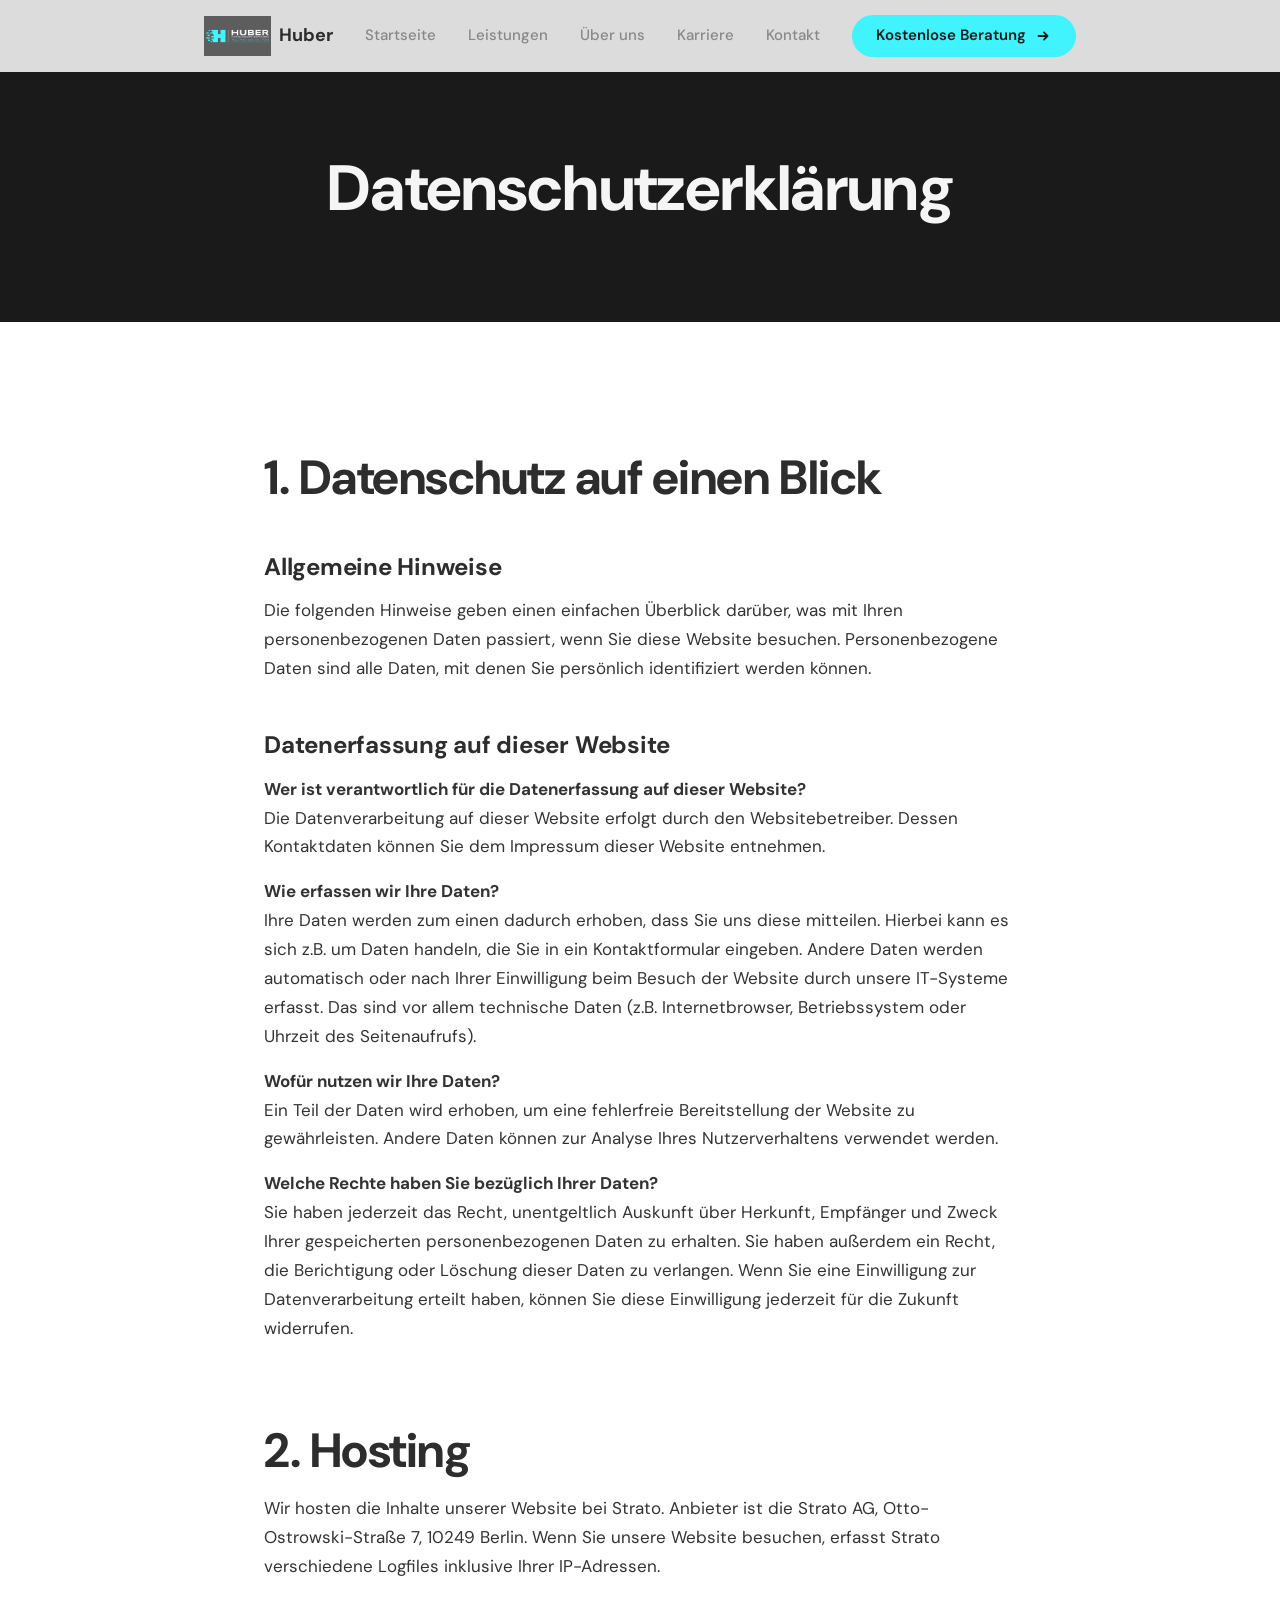
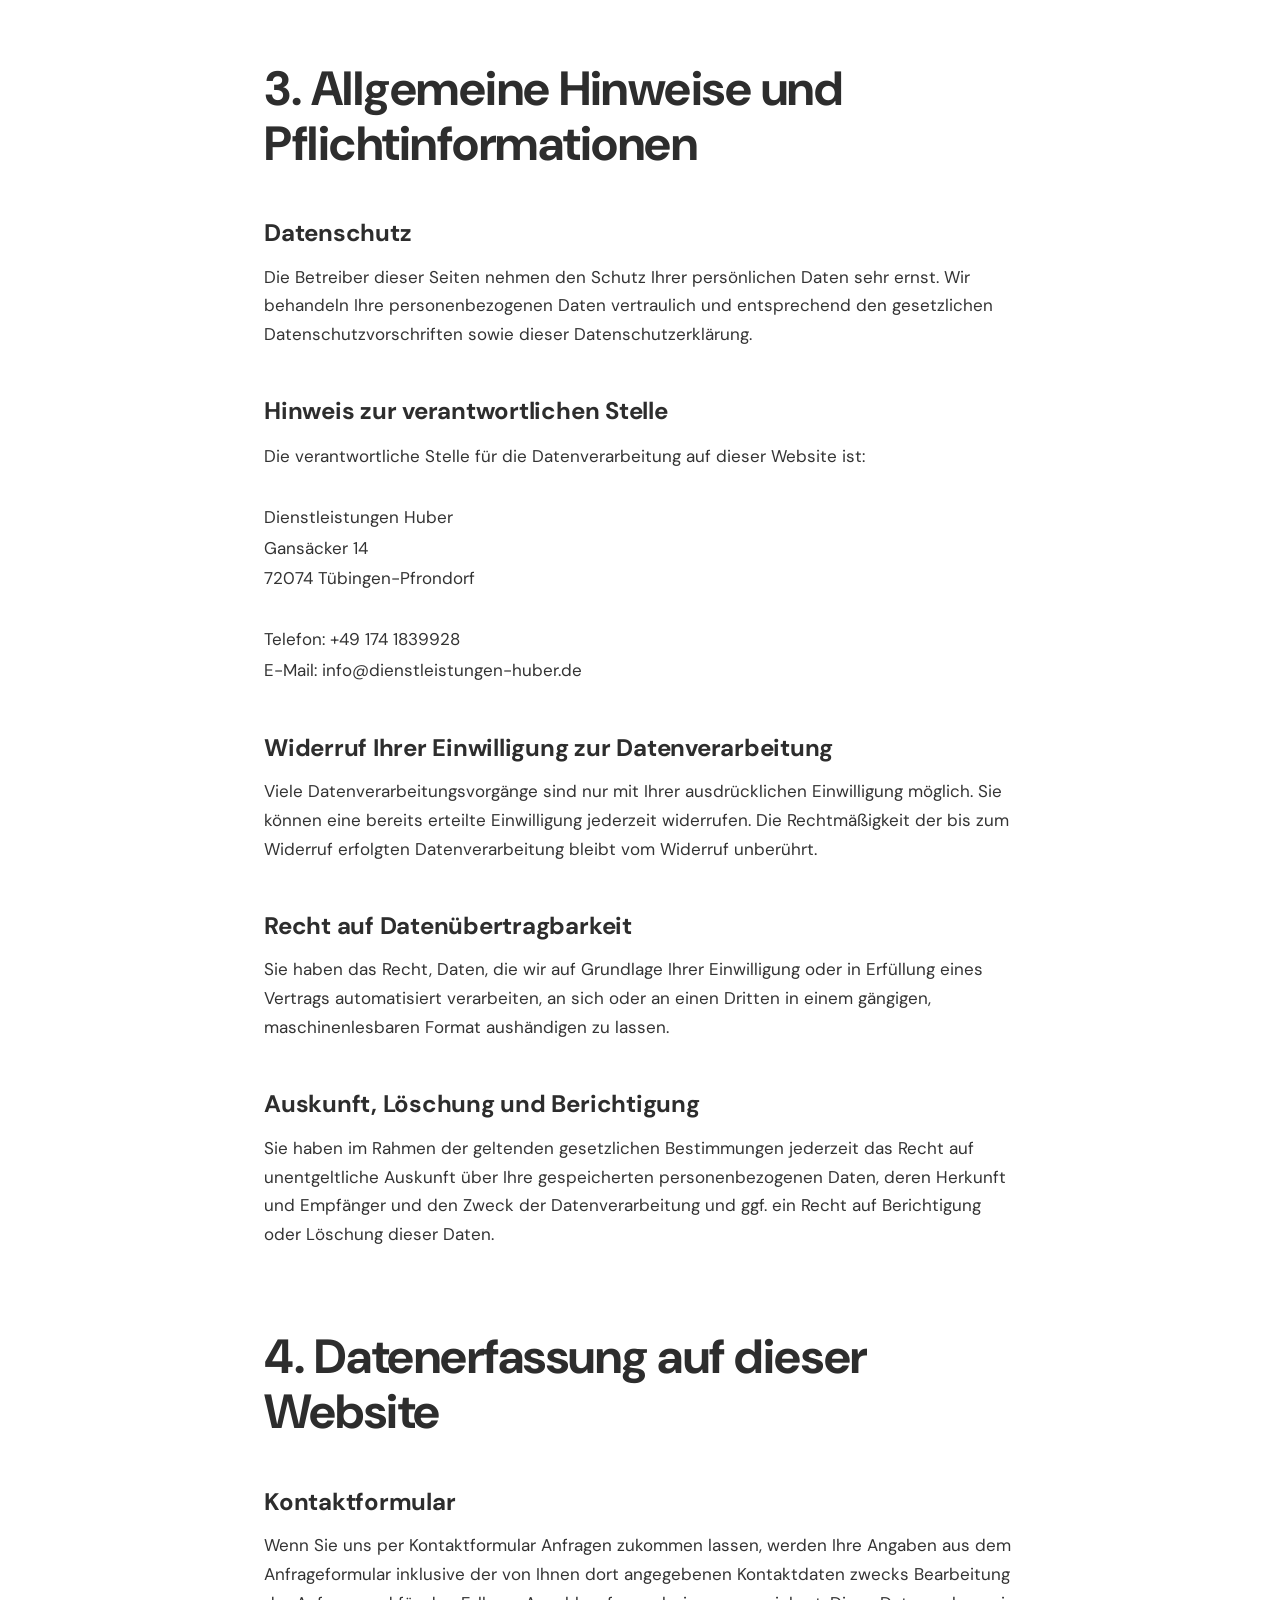
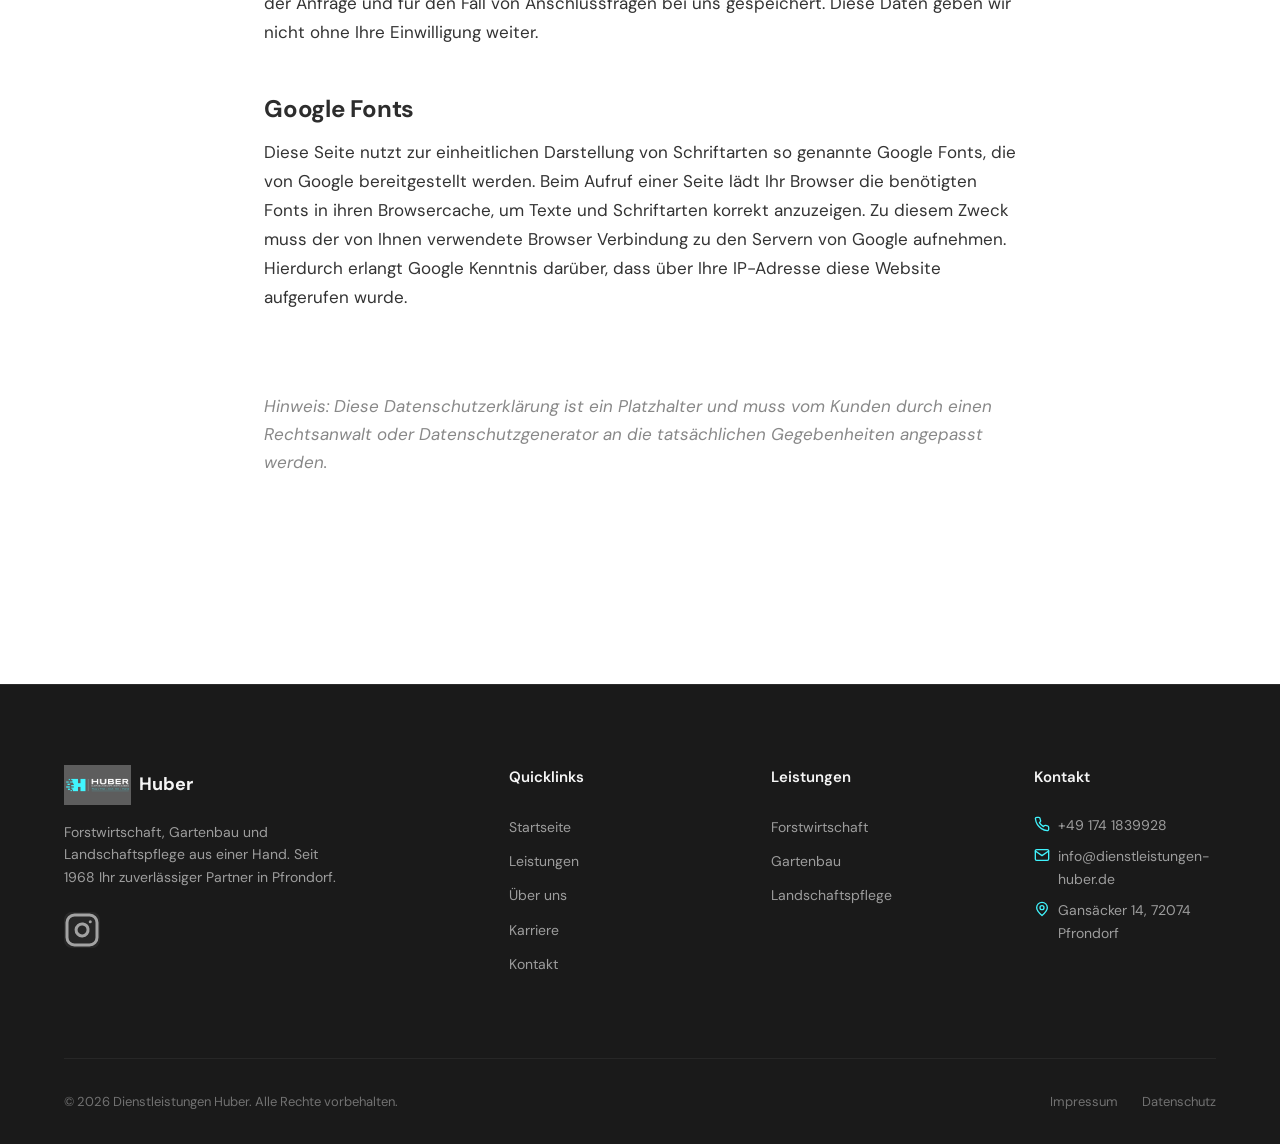
==== datenschutz.html @ 0c1611a6 "feat: complete Dienstleistungen Huber website Full website for forestry, gardening & landscaping com" ====
<!DOCTYPE html>
<html lang="de">
<head>
  <meta charset="UTF-8">
  <meta name="viewport" content="width=device-width, initial-scale=1.0">
  <title>Datenschutzerklärung – Dienstleistungen Huber</title>
  <meta name="description" content="Datenschutzerklärung der Dienstleistungen Huber – Informationen zum Datenschutz.">
  <meta name="robots" content="noindex">
  <link rel="preconnect" href="https://fonts.googleapis.com">
  <link rel="preconnect" href="https://fonts.gstatic.com" crossorigin>
  <link href="https://fonts.googleapis.com/css2?family=DM+Sans:ital,opsz,wght@0,9..40,400;0,9..40,500;0,9..40,600;0,9..40,700;1,9..40,400&family=Instrument+Serif:ital@0;1&display=swap" rel="stylesheet">
  <link rel="stylesheet" href="css/style.css">
</head>
<body>

  <!-- NAVIGATION -->
  <nav class="nav" id="nav">
    <div class="container nav__inner">
      <a href="index.html" class="nav__logo">
        <img src="images/logo.png" alt="Dienstleistungen Huber Logo">
        <span>Huber</span>
      </a>
      <ul class="nav__links" id="navLinks">
        <li><a href="index.html">Startseite</a></li>
        <li><a href="leistungen.html">Leistungen</a></li>
        <li><a href="ueber-uns.html">Über uns</a></li>
        <li><a href="karriere.html">Karriere</a></li>
        <li><a href="kontakt.html">Kontakt</a></li>
      </ul>
      <a href="kontakt.html" class="btn btn--primary nav__cta">
        Kostenlose Beratung
        <svg class="arrow-icon" viewBox="0 0 20 20" fill="none" stroke="currentColor" stroke-width="2" stroke-linecap="round" stroke-linejoin="round"><path d="M5 10h10M11 6l4 4-4 4"/></svg>
      </a>
      <button class="nav__hamburger" id="hamburger" aria-label="Menü öffnen">
        <span></span><span></span><span></span>
      </button>
    </div>
  </nav>

  <!-- PAGE HEADER -->
  <section class="page-header">
    <div class="container">
      <h1>Datenschutzerklärung</h1>
    </div>
  </section>

  <!-- CONTENT -->
  <section class="about-section">
    <div class="container container--narrow">

      <h2>1. Datenschutz auf einen Blick</h2>

      <h3 style="margin-top: var(--space-xl);">Allgemeine Hinweise</h3>
      <p style="margin-top: var(--space-sm); line-height: 1.7;">
        Die folgenden Hinweise geben einen einfachen Überblick darüber, was mit Ihren personenbezogenen Daten passiert, wenn Sie diese Website besuchen. Personenbezogene Daten sind alle Daten, mit denen Sie persönlich identifiziert werden können.
      </p>

      <h3 style="margin-top: var(--space-xl);">Datenerfassung auf dieser Website</h3>
      <p style="margin-top: var(--space-sm); line-height: 1.7;">
        <strong>Wer ist verantwortlich für die Datenerfassung auf dieser Website?</strong><br>
        Die Datenverarbeitung auf dieser Website erfolgt durch den Websitebetreiber. Dessen Kontaktdaten können Sie dem Impressum dieser Website entnehmen.
      </p>
      <p style="margin-top: var(--space-sm); line-height: 1.7;">
        <strong>Wie erfassen wir Ihre Daten?</strong><br>
        Ihre Daten werden zum einen dadurch erhoben, dass Sie uns diese mitteilen. Hierbei kann es sich z.B. um Daten handeln, die Sie in ein Kontaktformular eingeben. Andere Daten werden automatisch oder nach Ihrer Einwilligung beim Besuch der Website durch unsere IT-Systeme erfasst. Das sind vor allem technische Daten (z.B. Internetbrowser, Betriebssystem oder Uhrzeit des Seitenaufrufs).
      </p>
      <p style="margin-top: var(--space-sm); line-height: 1.7;">
        <strong>Wofür nutzen wir Ihre Daten?</strong><br>
        Ein Teil der Daten wird erhoben, um eine fehlerfreie Bereitstellung der Website zu gewährleisten. Andere Daten können zur Analyse Ihres Nutzerverhaltens verwendet werden.
      </p>
      <p style="margin-top: var(--space-sm); line-height: 1.7;">
        <strong>Welche Rechte haben Sie bezüglich Ihrer Daten?</strong><br>
        Sie haben jederzeit das Recht, unentgeltlich Auskunft über Herkunft, Empfänger und Zweck Ihrer gespeicherten personenbezogenen Daten zu erhalten. Sie haben außerdem ein Recht, die Berichtigung oder Löschung dieser Daten zu verlangen. Wenn Sie eine Einwilligung zur Datenverarbeitung erteilt haben, können Sie diese Einwilligung jederzeit für die Zukunft widerrufen.
      </p>

      <h2 style="margin-top: var(--space-2xl);">2. Hosting</h2>
      <p style="margin-top: var(--space-sm); line-height: 1.7;">
        Wir hosten die Inhalte unserer Website bei Strato. Anbieter ist die Strato AG, Otto-Ostrowski-Straße 7, 10249 Berlin. Wenn Sie unsere Website besuchen, erfasst Strato verschiedene Logfiles inklusive Ihrer IP-Adressen.
      </p>

      <h2 style="margin-top: var(--space-2xl);">3. Allgemeine Hinweise und Pflichtinformationen</h2>

      <h3 style="margin-top: var(--space-xl);">Datenschutz</h3>
      <p style="margin-top: var(--space-sm); line-height: 1.7;">
        Die Betreiber dieser Seiten nehmen den Schutz Ihrer persönlichen Daten sehr ernst. Wir behandeln Ihre personenbezogenen Daten vertraulich und entsprechend den gesetzlichen Datenschutzvorschriften sowie dieser Datenschutzerklärung.
      </p>

      <h3 style="margin-top: var(--space-xl);">Hinweis zur verantwortlichen Stelle</h3>
      <p style="margin-top: var(--space-sm); line-height: 1.8;">
        Die verantwortliche Stelle für die Datenverarbeitung auf dieser Website ist:<br><br>
        Dienstleistungen Huber<br>
        Gansäcker 14<br>
        72074 Tübingen-Pfrondorf<br><br>
        Telefon: +49 174 1839928<br>
        E-Mail: info@dienstleistungen-huber.de
      </p>

      <h3 style="margin-top: var(--space-xl);">Widerruf Ihrer Einwilligung zur Datenverarbeitung</h3>
      <p style="margin-top: var(--space-sm); line-height: 1.7;">
        Viele Datenverarbeitungsvorgänge sind nur mit Ihrer ausdrücklichen Einwilligung möglich. Sie können eine bereits erteilte Einwilligung jederzeit widerrufen. Die Rechtmäßigkeit der bis zum Widerruf erfolgten Datenverarbeitung bleibt vom Widerruf unberührt.
      </p>

      <h3 style="margin-top: var(--space-xl);">Recht auf Datenübertragbarkeit</h3>
      <p style="margin-top: var(--space-sm); line-height: 1.7;">
        Sie haben das Recht, Daten, die wir auf Grundlage Ihrer Einwilligung oder in Erfüllung eines Vertrags automatisiert verarbeiten, an sich oder an einen Dritten in einem gängigen, maschinenlesbaren Format aushändigen zu lassen.
      </p>

      <h3 style="margin-top: var(--space-xl);">Auskunft, Löschung und Berichtigung</h3>
      <p style="margin-top: var(--space-sm); line-height: 1.7;">
        Sie haben im Rahmen der geltenden gesetzlichen Bestimmungen jederzeit das Recht auf unentgeltliche Auskunft über Ihre gespeicherten personenbezogenen Daten, deren Herkunft und Empfänger und den Zweck der Datenverarbeitung und ggf. ein Recht auf Berichtigung oder Löschung dieser Daten.
      </p>

      <h2 style="margin-top: var(--space-2xl);">4. Datenerfassung auf dieser Website</h2>

      <h3 style="margin-top: var(--space-xl);">Kontaktformular</h3>
      <p style="margin-top: var(--space-sm); line-height: 1.7;">
        Wenn Sie uns per Kontaktformular Anfragen zukommen lassen, werden Ihre Angaben aus dem Anfrageformular inklusive der von Ihnen dort angegebenen Kontaktdaten zwecks Bearbeitung der Anfrage und für den Fall von Anschlussfragen bei uns gespeichert. Diese Daten geben wir nicht ohne Ihre Einwilligung weiter.
      </p>

      <h3 style="margin-top: var(--space-xl);">Google Fonts</h3>
      <p style="margin-top: var(--space-sm); line-height: 1.7; margin-bottom: var(--space-2xl);">
        Diese Seite nutzt zur einheitlichen Darstellung von Schriftarten so genannte Google Fonts, die von Google bereitgestellt werden. Beim Aufruf einer Seite lädt Ihr Browser die benötigten Fonts in ihren Browsercache, um Texte und Schriftarten korrekt anzuzeigen. Zu diesem Zweck muss der von Ihnen verwendete Browser Verbindung zu den Servern von Google aufnehmen. Hierdurch erlangt Google Kenntnis darüber, dass über Ihre IP-Adresse diese Website aufgerufen wurde.
      </p>

      <p style="margin-bottom: var(--space-2xl); color: var(--text-muted); font-style: italic;">
        Hinweis: Diese Datenschutzerklärung ist ein Platzhalter und muss vom Kunden durch einen Rechtsanwalt oder Datenschutzgenerator an die tatsächlichen Gegebenheiten angepasst werden.
      </p>
    </div>
  </section>

  <!-- FOOTER -->
  <footer class="footer">
    <div class="container">
      <div class="footer__inner">
        <div class="footer__brand">
          <a href="index.html" class="nav__logo">
            <img src="images/logo.png" alt="Dienstleistungen Huber Logo">
            <span>Huber</span>
          </a>
          <p>Forstwirtschaft, Gartenbau und Landschaftspflege aus einer Hand. Seit 1968 Ihr zuverlässiger Partner in Pfrondorf.</p>
          <div class="footer__social">
            <a href="https://www.instagram.com/huber_naturdienstleistungen" target="_blank" rel="noopener" aria-label="Instagram">
              <svg viewBox="0 0 24 24" fill="none" stroke="currentColor" stroke-width="2" stroke-linecap="round" stroke-linejoin="round"><rect x="2" y="2" width="20" height="20" rx="5"/><path d="M16 11.37A4 4 0 1 1 12.63 8 4 4 0 0 1 16 11.37z"/><line x1="17.5" y1="6.5" x2="17.51" y2="6.5"/></svg>
            </a>
          </div>
        </div>
        <div class="footer__col">
          <h4>Quicklinks</h4>
          <ul>
            <li><a href="index.html">Startseite</a></li>
            <li><a href="leistungen.html">Leistungen</a></li>
            <li><a href="ueber-uns.html">Über uns</a></li>
            <li><a href="karriere.html">Karriere</a></li>
            <li><a href="kontakt.html">Kontakt</a></li>
          </ul>
        </div>
        <div class="footer__col">
          <h4>Leistungen</h4>
          <ul>
            <li><a href="leistungen.html#forstwirtschaft">Forstwirtschaft</a></li>
            <li><a href="leistungen.html#gartenbau">Gartenbau</a></li>
            <li><a href="leistungen.html#landschaftspflege">Landschaftspflege</a></li>
          </ul>
        </div>
        <div class="footer__col">
          <h4>Kontakt</h4>
          <div class="footer__contact-item">
            <svg viewBox="0 0 24 24" fill="none" stroke="currentColor" stroke-width="2" stroke-linecap="round" stroke-linejoin="round"><path d="M22 16.92v3a2 2 0 0 1-2.18 2 19.79 19.79 0 0 1-8.63-3.07 19.5 19.5 0 0 1-6-6 19.79 19.79 0 0 1-3.07-8.67A2 2 0 0 1 4.11 2h3a2 2 0 0 1 2 1.72c.127.96.361 1.903.7 2.81a2 2 0 0 1-.45 2.11L8.09 9.91a16 16 0 0 0 6 6l1.27-1.27a2 2 0 0 1 2.11-.45c.907.339 1.85.573 2.81.7A2 2 0 0 1 22 16.92z"/></svg>
            <a href="tel:+491741839928">+49 174 1839928</a>
          </div>
          <div class="footer__contact-item">
            <svg viewBox="0 0 24 24" fill="none" stroke="currentColor" stroke-width="2" stroke-linecap="round" stroke-linejoin="round"><path d="M4 4h16c1.1 0 2 .9 2 2v12c0 1.1-.9 2-2 2H4c-1.1 0-2-.9-2-2V6c0-1.1.9-2 2-2z"/><polyline points="22,6 12,13 2,6"/></svg>
            <a href="mailto:info@dienstleistungen-huber.de">info@dienstleistungen-huber.de</a>
          </div>
          <div class="footer__contact-item">
            <svg viewBox="0 0 24 24" fill="none" stroke="currentColor" stroke-width="2" stroke-linecap="round" stroke-linejoin="round"><circle cx="12" cy="10" r="3"/><path d="M12 21.7C17.3 17 20 13 20 10a8 8 0 1 0-16 0c0 3 2.7 7 8 11.7z"/></svg>
            <span>Gansäcker 14, 72074 Pfrondorf</span>
          </div>
        </div>
      </div>
      <div class="footer__bottom">
        <p>&copy; 2026 Dienstleistungen Huber. Alle Rechte vorbehalten.</p>
        <div class="footer__legal">
          <a href="impressum.html">Impressum</a>
          <a href="datenschutz.html">Datenschutz</a>
        </div>
      </div>
    </div>
  </footer>

  <script src="js/main.js"></script>
</body>
</html>
---- css/style.css ----
/* ============================================
   DIENSTLEISTUNGEN HUBER – Website
   Design: Modern-Professionell
   Farben: Grau (#5d5d5d) + Cyan (#40f3fc)
   ============================================ */

/* === RESET === */
*, *::before, *::after { box-sizing: border-box; margin: 0; padding: 0; }
html { scroll-behavior: smooth; scroll-padding-top: 80px; font-size: 16px; }
body {
  font-family: 'DM Sans', -apple-system, BlinkMacSystemFont, sans-serif;
  color: var(--text);
  background: var(--bg);
  line-height: 1.65;
  -webkit-font-smoothing: antialiased;
  -moz-osx-font-smoothing: grayscale;
  overflow-x: hidden;
}
img { max-width: 100%; display: block; }
a { text-decoration: none; color: inherit; }
ul { list-style: none; }
button { border: none; cursor: pointer; font-family: inherit; background: none; }

/* === DESIGN TOKENS === */
:root {
  /* Brand Colors */
  --primary: #5d5d5d;
  --primary-dark: #404040;
  --primary-light: #7a7a7a;
  --accent: #40f3fc;
  --accent-dark: #2dd4e0;
  --accent-light: #6df5fd;
  --accent-glow: rgba(64, 243, 252, 0.15);
  --accent-glow-strong: rgba(64, 243, 252, 0.3);

  /* Backgrounds */
  --bg: #FFFFFF;
  --bg-alt: #F5F5F5;
  --bg-dark: #1A1A1A;
  --bg-dark-lighter: #2D2D2D;

  /* Text */
  --text: #333333;
  --text-light: #F5F5F5;
  --text-muted: #888888;
  --text-heading: #2D2D2D;

  /* Borders & Effects */
  --border: #E5E5E5;
  --border-light: rgba(255,255,255,0.1);
  --glass: rgba(255, 255, 255, 0.8);
  --glass-border: rgba(255, 255, 255, 0.3);

  /* Shadows */
  --shadow-sm: 0 1px 3px rgba(0,0,0,0.06);
  --shadow-md: 0 4px 20px rgba(0,0,0,0.08);
  --shadow-lg: 0 12px 40px rgba(0,0,0,0.1);
  --shadow-xl: 0 20px 60px rgba(0,0,0,0.14);
  --shadow-accent: 0 8px 30px rgba(64, 243, 252, 0.25);

  /* Typography */
  --font-display: 'Instrument Serif', Georgia, serif;
  --font-body: 'DM Sans', -apple-system, sans-serif;

  /* Spacing */
  --space-2xs: 0.25rem;
  --space-xs: 0.5rem;
  --space-sm: 1rem;
  --space-md: 1.5rem;
  --space-lg: 2rem;
  --space-xl: 3rem;
  --space-2xl: 5rem;
  --space-3xl: 8rem;

  /* Layout */
  --container: 1200px;
  --container-narrow: 800px;
  --container-pad: 1.5rem;
  --nav-height: 72px;

  /* Radius */
  --radius-sm: 8px;
  --radius-md: 12px;
  --radius-lg: 20px;
  --radius-xl: 28px;
  --radius-full: 9999px;

  /* Transition */
  --ease: cubic-bezier(0.4, 0, 0.2, 1);
  --ease-out: cubic-bezier(0, 0, 0.2, 1);
  --ease-spring: cubic-bezier(0.34, 1.56, 0.64, 1);
  --duration: 0.3s;
  --duration-slow: 0.6s;
  --duration-slower: 1s;
}

/* === TYPOGRAPHY === */
h1, h2, h3 {
  font-family: var(--font-body);
  font-weight: 700;
  line-height: 1.15;
  color: var(--text-heading);
  letter-spacing: -0.01em;
}
h1 { font-size: clamp(2.5rem, 6vw, 4rem); }
h2 { font-size: clamp(2rem, 4.5vw, 3rem); }
h3 { font-size: clamp(1.25rem, 2.5vw, 1.5rem); }
p { font-size: 1.0625rem; }

.accent-text { color: var(--accent); }

/* === LAYOUT === */
.container {
  max-width: var(--container);
  margin: 0 auto;
  padding: 0 var(--container-pad);
}
.container--narrow {
  max-width: var(--container-narrow);
  margin: 0 auto;
  padding: 0 var(--container-pad);
}

/* === BUTTONS === */
.btn {
  display: inline-flex;
  align-items: center;
  gap: 0.5rem;
  padding: 0.875rem 1.75rem;
  font-family: var(--font-body);
  font-weight: 600;
  font-size: 0.9375rem;
  border-radius: var(--radius-full);
  transition: all var(--duration) var(--ease);
  cursor: pointer;
  border: none;
  line-height: 1;
}
.btn--primary {
  background: var(--accent);
  color: var(--bg-dark);
}
.btn--primary:hover {
  background: var(--accent-dark);
  transform: translateY(-2px);
  box-shadow: var(--shadow-accent);
}
.btn--outline {
  background: transparent;
  color: var(--text);
  border: 2px solid var(--border);
}
.btn--outline:hover {
  border-color: var(--accent);
  color: var(--accent);
  transform: translateY(-2px);
}
.btn--outline-light {
  background: transparent;
  color: var(--text-light);
  border: 2px solid rgba(255,255,255,0.3);
}
.btn--outline-light:hover {
  border-color: var(--accent);
  color: var(--accent);
  transform: translateY(-2px);
}
.btn .arrow-icon {
  width: 18px;
  height: 18px;
  transition: transform var(--duration) var(--ease);
}
.btn:hover .arrow-icon {
  transform: translateX(3px);
}

/* === SECTION LABEL === */
.section-label {
  display: inline-block;
  font-family: var(--font-body);
  font-size: 0.8125rem;
  font-weight: 600;
  text-transform: uppercase;
  letter-spacing: 0.1em;
  color: var(--accent);
  margin-bottom: var(--space-sm);
}

/* === ARROW ICON (reusable SVG) === */
.arrow-icon {
  width: 18px;
  height: 18px;
  flex-shrink: 0;
}

/* ============================================
   NAVIGATION
   ============================================ */
.nav {
  position: fixed;
  top: 0;
  left: 0;
  right: 0;
  z-index: 1000;
  height: var(--nav-height);
  display: flex;
  align-items: center;
  background: rgba(255, 255, 255, 0.85);
  backdrop-filter: blur(12px);
  -webkit-backdrop-filter: blur(12px);
  border-bottom: 1px solid transparent;
  transition: all var(--duration) var(--ease);
}
.nav--scrolled {
  background: rgba(255, 255, 255, 0.95);
  border-bottom-color: var(--border);
  box-shadow: var(--shadow-sm);
}
.nav__inner {
  display: flex;
  align-items: center;
  justify-content: space-between;
  gap: var(--space-lg);
}
.nav__logo {
  display: flex;
  align-items: center;
  gap: 0.5rem;
  font-family: var(--font-body);
  font-weight: 700;
  font-size: 1.125rem;
  color: var(--text-heading);
  flex-shrink: 0;
}
.nav__logo img {
  height: 40px;
  width: auto;
}
.nav__links {
  display: flex;
  align-items: center;
  gap: var(--space-lg);
}
.nav__links a {
  font-size: 0.9375rem;
  font-weight: 500;
  color: var(--text-muted);
  transition: color var(--duration) var(--ease);
  position: relative;
}
.nav__links a:hover,
.nav__links a.active {
  color: var(--text-heading);
}
.nav__links a.active::after {
  content: '';
  position: absolute;
  bottom: -4px;
  left: 0;
  right: 0;
  height: 2px;
  background: var(--accent);
  border-radius: 1px;
}
.nav__cta {
  padding: 0.75rem 1.5rem;
  font-size: 0.9375rem;
  border-radius: var(--radius-full);
}
.nav__hamburger {
  display: none;
  flex-direction: column;
  gap: 5px;
  padding: 4px;
}
.nav__hamburger span {
  display: block;
  width: 24px;
  height: 2px;
  background: var(--text-heading);
  border-radius: 2px;
  transition: all var(--duration) var(--ease);
}
.nav__hamburger.active span:nth-child(1) {
  transform: rotate(45deg) translate(5px, 5px);
}
.nav__hamburger.active span:nth-child(2) {
  opacity: 0;
}
.nav__hamburger.active span:nth-child(3) {
  transform: rotate(-45deg) translate(5px, -5px);
}

/* ============================================
   HERO
   ============================================ */
.hero {
  position: relative;
  min-height: 100vh;
  display: flex;
  align-items: center;
  background: var(--bg-dark);
  overflow: hidden;
  padding-top: var(--nav-height);
}
.hero__bg {
  position: absolute;
  inset: 0;
  z-index: 1;
}
.hero__bg img {
  width: 100%;
  height: 100%;
  object-fit: cover;
  opacity: 0.7;
}
.hero__overlay {
  position: absolute;
  inset: 0;
  background: linear-gradient(90deg, rgba(26,26,26,0.92) 0%, rgba(26,26,26,0.7) 35%, rgba(26,26,26,0.2) 70%, transparent 100%);
  z-index: 2;
}
.hero__inner {
  position: relative;
  z-index: 3;
  padding: var(--space-3xl) 0;
  max-width: 700px;
}
.hero h1 {
  color: var(--text-light);
  margin-bottom: var(--space-md);
}
.hero h1 .accent-text {
  color: var(--accent);
}
.hero__subtitle {
  font-size: 1.125rem;
  color: rgba(245,245,245,0.8);
  margin-bottom: var(--space-xl);
  max-width: 550px;
}
.hero .section-label {
  display: inline-block;
  padding: 0.625rem 1.25rem;
  border: 1px solid rgba(255,255,255,0.25);
  border-radius: var(--radius-full);
  background: rgba(255,255,255,0.06);
  color: rgba(245,245,245,0.9);
  font-size: 0.875rem;
  text-transform: none;
  letter-spacing: 0;
}
.hero__usps {
  display: flex;
  flex-direction: column;
  gap: 0.75rem;
  margin-bottom: var(--space-xl);
}
.hero__usp {
  display: flex;
  align-items: center;
  gap: 0.75rem;
  font-size: 1rem;
  color: rgba(245,245,245,0.9);
}
.hero__usp svg {
  width: 22px;
  height: 22px;
  color: var(--accent);
  flex-shrink: 0;
}
.hero__ctas {
  display: flex;
  flex-wrap: wrap;
  gap: var(--space-sm);
}

/* ============================================
   SERVICES OVERVIEW
   ============================================ */
.services {
  padding: var(--space-3xl) 0;
}
.services__header {
  text-align: center;
  margin-bottom: var(--space-2xl);
}
.services__header p {
  color: var(--text-muted);
  max-width: 600px;
  margin: var(--space-sm) auto 0;
}
.services__grid {
  display: grid;
  grid-template-columns: repeat(3, 1fr);
  gap: var(--space-lg);
}
.service-card {
  position: relative;
  padding: var(--space-xl);
  background: var(--bg);
  border: 1px solid var(--border);
  border-radius: var(--radius-xl);
  transition: all var(--duration) var(--ease);
  display: flex;
  flex-direction: column;
}
.service-card:hover {
  transform: translateY(-4px);
  box-shadow: var(--shadow-lg);
  border-color: var(--accent);
}
.service-card__number {
  font-family: var(--font-display);
  font-size: 3rem;
  color: var(--accent);
  opacity: 0.3;
  line-height: 1;
  margin-bottom: var(--space-sm);
}
.service-card__icon {
  width: 48px;
  height: 48px;
  display: flex;
  align-items: center;
  justify-content: center;
  background: var(--accent-glow);
  border-radius: var(--radius-lg);
  margin-bottom: var(--space-md);
  color: var(--accent-dark);
}
.service-card__icon svg {
  width: 24px;
  height: 24px;
}
.service-card h3 {
  margin-bottom: var(--space-xs);
}
.service-card p {
  color: var(--text-muted);
  font-size: 0.9375rem;
  margin-bottom: var(--space-md);
  flex-grow: 1;
}
.service-card__link {
  display: inline-flex;
  align-items: center;
  gap: 0.375rem;
  font-weight: 600;
  font-size: 0.875rem;
  color: var(--accent-dark);
  transition: gap var(--duration) var(--ease);
}
.service-card__link:hover {
  gap: 0.625rem;
}

/* ============================================
   WHY HUBER
   ============================================ */
.why-huber {
  padding: var(--space-3xl) 0;
  background: var(--bg-alt);
}
.why-huber__inner {
  display: grid;
  grid-template-columns: 1fr 1fr;
  gap: var(--space-2xl);
  align-items: center;
}
.why-huber__image {
  border-radius: var(--radius-xl);
  overflow: hidden;
  aspect-ratio: 4/3;
}
.why-huber__image img {
  width: 100%;
  height: 100%;
  object-fit: cover;
}
.why-huber__content h2 {
  margin-bottom: var(--space-md);
}
.why-huber__content > p {
  color: var(--text-muted);
  margin-bottom: var(--space-xl);
}
.why-huber__usps {
  display: flex;
  flex-direction: column;
  gap: var(--space-md);
  margin-bottom: var(--space-xl);
}
.usp-item {
  display: flex;
  align-items: flex-start;
  gap: var(--space-sm);
}
.usp-item__icon {
  width: 40px;
  height: 40px;
  display: flex;
  align-items: center;
  justify-content: center;
  background: var(--accent-glow);
  border-radius: var(--radius-sm);
  flex-shrink: 0;
  color: var(--accent-dark);
}
.usp-item__icon svg {
  width: 20px;
  height: 20px;
}
.usp-item h4 {
  font-family: var(--font-body);
  font-weight: 600;
  font-size: 0.9375rem;
  margin-bottom: 0.25rem;
}
.usp-item p {
  font-size: 0.875rem;
  color: var(--text-muted);
}

/* ============================================
   STATS / ZAHLEN & FAKTEN
   ============================================ */
.stats {
  padding: var(--space-2xl) 0;
  background: var(--bg-dark);
}
.stats__inner {
  display: grid;
  grid-template-columns: repeat(3, 1fr);
  gap: var(--space-lg);
  text-align: center;
}
.stat {
  padding: var(--space-xl);
}
.stat__number {
  font-family: var(--font-display);
  font-size: clamp(2.5rem, 5vw, 3.5rem);
  color: var(--accent);
  line-height: 1;
  margin-bottom: var(--space-xs);
}
.stat__label {
  font-size: 0.9375rem;
  color: rgba(245,245,245,0.7);
  font-weight: 500;
}
.stat__sublabel {
  font-size: 0.8125rem;
  color: rgba(245,245,245,0.4);
  margin-top: 0.25rem;
}

/* ============================================
   TESTIMONIALS / KUNDENSTIMMEN
   ============================================ */
.testimonials {
  padding: var(--space-3xl) 0;
  background: var(--bg-alt);
}
.testimonials__header {
  text-align: center;
  margin-bottom: var(--space-2xl);
}
.testimonials__header p {
  color: var(--text-muted);
  max-width: 600px;
  margin: var(--space-sm) auto 0;
}
/* Slider */
.testimonials__slider {
  overflow: hidden;
  width: 100%;
  mask-image: linear-gradient(90deg, transparent 0%, #000 6%, #000 94%, transparent 100%);
  -webkit-mask-image: linear-gradient(90deg, transparent 0%, #000 6%, #000 94%, transparent 100%);
}
.testimonials__track {
  display: flex;
  gap: var(--space-lg);
  animation: testimonial-scroll 40s linear infinite;
  width: max-content;
}
.testimonials__track:hover {
  animation-play-state: paused;
}
@keyframes testimonial-scroll {
  0% { transform: translateX(0); }
  100% { transform: translateX(calc(-50% - var(--space-lg) / 2)); }
}
.testimonial-card {
  background: var(--bg);
  border: 1px solid var(--border);
  border-radius: var(--radius-xl);
  padding: var(--space-xl);
  display: flex;
  flex-direction: column;
  flex-shrink: 0;
  width: 380px;
  transition: box-shadow var(--duration) var(--ease), border-color var(--duration) var(--ease);
}
.testimonial-card:hover {
  box-shadow: var(--shadow-lg);
  border-color: var(--accent);
}
.testimonial-card__stars {
  display: flex;
  gap: 2px;
  margin-bottom: var(--space-md);
}
.testimonial-card__stars svg {
  width: 18px;
  height: 18px;
  color: #f59e0b;
}
.testimonial-card__text {
  font-size: 0.9375rem;
  color: var(--text);
  line-height: 1.7;
  flex-grow: 1;
  margin-bottom: var(--space-lg);
  position: relative;
}
.testimonial-card__text::before {
  content: '\201E';
  position: absolute;
  top: -1.5rem;
  left: -0.25rem;
  font-size: 3rem;
  color: var(--accent);
  opacity: 0.3;
  font-family: Georgia, serif;
  line-height: 1;
}
.testimonial-card__footer {
  display: flex;
  align-items: center;
  justify-content: space-between;
  gap: var(--space-sm);
  padding-top: var(--space-md);
  border-top: 1px solid var(--border);
}
.testimonial-card__name {
  font-weight: 600;
  font-size: 0.9375rem;
  color: var(--text-heading);
  display: block;
}
.testimonial-card__location {
  font-size: 0.8125rem;
  color: var(--text-muted);
}
.testimonial-card__category {
  font-size: 0.75rem;
  font-weight: 600;
  padding: 0.375rem 0.75rem;
  background: var(--accent-glow);
  color: var(--accent-dark);
  border-radius: var(--radius-full);
  white-space: nowrap;
}

/* ============================================
   PROCESS / UNSER ABLAUF
   ============================================ */
.process {
  padding: var(--space-3xl) 0;
}
.process__header {
  text-align: center;
  margin-bottom: var(--space-2xl);
}
.process__header p {
  color: var(--text-muted);
  max-width: 600px;
  margin: var(--space-sm) auto 0;
}
.process__steps {
  display: grid;
  grid-template-columns: repeat(4, 1fr);
  gap: var(--space-lg);
  position: relative;
}
.process__steps::before {
  content: '';
  position: absolute;
  top: 32px;
  left: calc(12.5% + 16px);
  right: calc(12.5% + 16px);
  height: 2px;
  background: var(--border);
}
.process-step {
  text-align: center;
  position: relative;
}
.process-step__number {
  width: 64px;
  height: 64px;
  display: flex;
  align-items: center;
  justify-content: center;
  margin: 0 auto var(--space-md);
  background: var(--bg);
  border: 2px solid var(--accent);
  border-radius: 50%;
  font-family: var(--font-display);
  font-size: 1.5rem;
  color: var(--accent-dark);
  position: relative;
  z-index: 2;
}
.process-step h4 {
  font-family: var(--font-body);
  font-weight: 600;
  font-size: 1rem;
  margin-bottom: var(--space-xs);
}
.process-step p {
  font-size: 0.875rem;
  color: var(--text-muted);
  max-width: 220px;
  margin: 0 auto;
}

/* ============================================
   FAQ
   ============================================ */
.faq {
  padding: var(--space-3xl) 0;
  background: var(--bg-alt);
}
.faq__header {
  text-align: center;
  margin-bottom: var(--space-2xl);
}
.faq__list {
  max-width: var(--container-narrow);
  margin: 0 auto;
  display: flex;
  flex-direction: column;
  gap: var(--space-xs);
}
.faq-item {
  background: var(--bg);
  border: 1px solid var(--border);
  border-radius: var(--radius-lg);
  overflow: hidden;
  transition: border-color var(--duration) var(--ease);
}
.faq-item.active {
  border-color: var(--accent);
}
.faq-item__question {
  display: flex;
  align-items: center;
  justify-content: space-between;
  width: 100%;
  padding: var(--space-md) var(--space-lg);
  font-family: var(--font-body);
  font-weight: 600;
  font-size: 1rem;
  color: var(--text-heading);
  text-align: left;
  cursor: pointer;
  background: none;
  border: none;
}
.faq-item__question .faq-icon {
  width: 24px;
  height: 24px;
  display: flex;
  align-items: center;
  justify-content: center;
  transition: transform var(--duration) var(--ease);
  flex-shrink: 0;
  color: var(--text-muted);
}
.faq-item.active .faq-item__question .faq-icon {
  transform: rotate(45deg);
  color: var(--accent);
}
.faq-item__answer {
  max-height: 0;
  overflow: hidden;
  transition: max-height var(--duration-slow) var(--ease);
}
.faq-item.active .faq-item__answer {
  max-height: 300px;
}
.faq-item__answer p {
  padding: 0 var(--space-lg) var(--space-md);
  color: var(--text-muted);
  font-size: 0.9375rem;
  line-height: 1.7;
}

/* ============================================
   CTA SECTION
   ============================================ */
.cta-section {
  padding: var(--space-3xl) 0;
  background: var(--bg-dark);
  text-align: center;
}
.cta-section h2 {
  color: var(--text-light);
  margin-bottom: var(--space-sm);
}
.cta-section p {
  color: rgba(245,245,245,0.7);
  max-width: 500px;
  margin: 0 auto var(--space-xl);
}
.cta-section__buttons {
  display: flex;
  justify-content: center;
  flex-wrap: wrap;
  gap: var(--space-sm);
}

/* ============================================
   FOOTER
   ============================================ */
.footer {
  background: var(--bg-dark);
  border-top: 1px solid rgba(255,255,255,0.08);
  padding: var(--space-2xl) 0 var(--space-lg);
}
.footer__inner {
  display: grid;
  grid-template-columns: 2fr 1fr 1fr 1fr;
  gap: var(--space-2xl);
  margin-bottom: var(--space-2xl);
}
.footer__brand p {
  color: rgba(245,245,245,0.6);
  font-size: 0.875rem;
  margin-top: var(--space-sm);
  max-width: 280px;
  line-height: 1.6;
}
.footer__brand .nav__logo {
  color: var(--text-light);
}
.footer__social {
  display: flex;
  gap: var(--space-sm);
  margin-top: var(--space-md);
}
.footer__social a {
  width: 36px;
  height: 36px;
  display: flex;
  align-items: center;
  justify-content: center;
  border-radius: var(--radius-sm);
  background: rgba(255,255,255,0.06);
  color: rgba(245,245,245,0.6);
  transition: all var(--duration) var(--ease);
}
.footer__social a:hover {
  background: var(--accent);
  color: var(--bg-dark);
}
.footer__col h4 {
  font-family: var(--font-body);
  font-weight: 600;
  font-size: 0.9375rem;
  color: var(--text-light);
  margin-bottom: var(--space-md);
}
.footer__col ul {
  display: flex;
  flex-direction: column;
  gap: var(--space-xs);
}
.footer__col ul a {
  font-size: 0.875rem;
  color: rgba(245,245,245,0.6);
  transition: color var(--duration) var(--ease);
}
.footer__col ul a:hover {
  color: var(--accent);
}
.footer__contact-item {
  display: flex;
  align-items: flex-start;
  gap: 0.5rem;
  font-size: 0.875rem;
  color: rgba(245,245,245,0.6);
  margin-bottom: var(--space-xs);
}
.footer__contact-item svg {
  width: 16px;
  height: 16px;
  color: var(--accent);
  flex-shrink: 0;
  margin-top: 2px;
}
.footer__bottom {
  padding-top: var(--space-lg);
  border-top: 1px solid rgba(255,255,255,0.06);
  display: flex;
  justify-content: space-between;
  align-items: center;
  flex-wrap: wrap;
  gap: var(--space-sm);
}
.footer__bottom p {
  font-size: 0.8125rem;
  color: rgba(245,245,245,0.4);
}
.footer__legal {
  display: flex;
  gap: var(--space-md);
}
.footer__legal a {
  font-size: 0.8125rem;
  color: rgba(245,245,245,0.4);
  transition: color var(--duration) var(--ease);
}
.footer__legal a:hover {
  color: var(--accent);
}

/* ============================================
   PAGE HEADER (for subpages)
   ============================================ */
.page-header {
  padding: calc(var(--nav-height) + var(--space-2xl)) 0 var(--space-2xl);
  background: var(--bg-dark);
  text-align: center;
}
.page-header h1 {
  color: var(--text-light);
  margin-bottom: var(--space-sm);
}
.page-header p {
  color: rgba(245,245,245,0.7);
  max-width: 600px;
  margin: 0 auto;
}

/* ============================================
   SERVICES DETAIL (Leistungen page)
   ============================================ */
.services-detail {
  padding: var(--space-3xl) 0;
}
.services-detail:nth-child(even) {
  background: var(--bg-alt);
}
.services-detail__inner {
  display: grid;
  grid-template-columns: 1fr 1fr;
  gap: var(--space-2xl);
  align-items: center;
}
.services-detail__inner.reverse {
  direction: rtl;
}
.services-detail__inner.reverse > * {
  direction: ltr;
}
.services-detail__image {
  border-radius: var(--radius-xl);
  overflow: hidden;
  aspect-ratio: 4/3;
}
.services-detail__image img {
  width: 100%;
  height: 100%;
  object-fit: cover;
}
.services-detail__content h3 {
  font-size: clamp(1.5rem, 3vw, 2rem);
  margin-bottom: var(--space-sm);
}
.services-detail__content > p {
  color: var(--text-muted);
  margin-bottom: var(--space-lg);
}
.services-detail__list {
  display: flex;
  flex-direction: column;
  gap: var(--space-xs);
  margin-bottom: var(--space-lg);
}
.services-detail__list li {
  display: flex;
  align-items: center;
  gap: 0.75rem;
  font-size: 0.9375rem;
}
.services-detail__list li svg {
  width: 20px;
  height: 20px;
  color: var(--accent);
  flex-shrink: 0;
}
.services-detail__highlight {
  display: inline-flex;
  align-items: center;
  gap: 0.5rem;
  padding: 0.5rem 1rem;
  background: var(--accent-glow);
  border: 1px solid rgba(64, 243, 252, 0.2);
  border-radius: var(--radius-full);
  font-size: 0.8125rem;
  font-weight: 600;
  color: var(--accent-dark);
}

/* ============================================
   ABOUT PAGE
   ============================================ */
.about-section {
  padding: var(--space-3xl) 0;
}
.about-section:nth-child(even) {
  background: var(--bg-alt);
}
.about-grid {
  display: grid;
  grid-template-columns: 1fr 1fr;
  gap: var(--space-2xl);
  align-items: center;
}
.about-grid.reverse {
  direction: rtl;
}
.about-grid.reverse > * {
  direction: ltr;
}

/* Timeline */
.timeline {
  display: flex;
  flex-direction: column;
  gap: var(--space-md);
  position: relative;
  padding-left: var(--space-xl);
}
.timeline::before {
  content: '';
  position: absolute;
  left: 6px;
  top: 4px;
  bottom: 4px;
  width: 2px;
  background: linear-gradient(180deg, var(--accent), var(--border));
  border-radius: 1px;
}
.timeline__item {
  display: flex;
  align-items: flex-start;
  gap: var(--space-md);
  position: relative;
}
.timeline__item::before {
  content: '';
  position: absolute;
  left: calc(-1 * var(--space-xl) + 1px);
  top: 6px;
  width: 12px;
  height: 12px;
  background: var(--accent);
  border-radius: 50%;
  border: 2px solid var(--bg);
  box-shadow: 0 0 0 2px var(--accent);
}
.timeline__year {
  font-size: 0.8125rem;
  font-weight: 700;
  color: var(--accent-dark);
  background: var(--accent-glow);
  padding: 0.25rem 0.625rem;
  border-radius: var(--radius-full);
  white-space: nowrap;
  flex-shrink: 0;
  min-width: 60px;
  text-align: center;
}
.timeline__content h4 {
  font-family: var(--font-body);
  font-weight: 700;
  font-size: 0.9375rem;
  color: var(--text-heading);
  margin-bottom: 0.25rem;
}
.timeline__content p {
  font-size: 0.875rem;
  color: var(--text-muted);
  line-height: 1.6;
}

/* Machine Park */
.machine-grid {
  display: grid;
  grid-template-columns: repeat(auto-fill, minmax(280px, 1fr));
  gap: var(--space-md);
}
.machine-card {
  padding: var(--space-md);
  background: var(--bg);
  border: 1px solid var(--border);
  border-radius: var(--radius-lg);
  display: flex;
  align-items: center;
  gap: var(--space-sm);
}
.machine-card__icon {
  width: 48px;
  height: 48px;
  display: flex;
  align-items: center;
  justify-content: center;
  background: var(--accent-glow);
  border-radius: var(--radius-sm);
  flex-shrink: 0;
  color: var(--accent-dark);
}
.machine-card__icon svg {
  width: 24px;
  height: 24px;
}
.machine-card h4 {
  font-family: var(--font-body);
  font-weight: 600;
  font-size: 0.9375rem;
}
.machine-card p {
  font-size: 0.8125rem;
  color: var(--text-muted);
}

/* Values */
/* Motto Tagline */
.motto-tagline {
  font-size: 1.25rem;
  font-weight: 700;
  color: var(--accent-dark);
  letter-spacing: 0.05em;
  margin-top: var(--space-sm);
}
.values-grid {
  display: grid;
  grid-template-columns: repeat(3, 1fr);
  gap: var(--space-lg);
}
.value-card {
  text-align: center;
  padding: var(--space-xl);
}
.value-card__icon {
  width: 64px;
  height: 64px;
  display: flex;
  align-items: center;
  justify-content: center;
  margin: 0 auto var(--space-md);
  background: var(--accent-glow);
  border-radius: 50%;
  color: var(--accent-dark);
}
.value-card__icon svg {
  width: 28px;
  height: 28px;
}
.value-card h4 {
  font-family: var(--font-body);
  font-weight: 600;
  margin-bottom: var(--space-xs);
}
.value-card p {
  font-size: 0.875rem;
  color: var(--text-muted);
}

/* ============================================
   CAREER PAGE
   ============================================ */
.career-intro {
  padding: var(--space-3xl) 0;
  text-align: center;
}
.career-intro p {
  color: var(--text-muted);
  max-width: 600px;
  margin: var(--space-sm) auto 0;
}

.benefits {
  padding: var(--space-2xl) 0;
  background: var(--bg-alt);
}
.benefits__grid {
  display: grid;
  grid-template-columns: repeat(4, 1fr);
  gap: var(--space-md);
}
.benefit-card {
  text-align: center;
  padding: var(--space-lg);
  background: var(--bg);
  border-radius: var(--radius-lg);
  border: 1px solid var(--border);
}
.benefit-card svg {
  width: 32px;
  height: 32px;
  color: var(--accent);
  margin-bottom: var(--space-sm);
}
.benefit-card h4 {
  font-family: var(--font-body);
  font-weight: 600;
  font-size: 0.9375rem;
  margin-bottom: var(--space-2xs);
}
.benefit-card p {
  font-size: 0.8125rem;
  color: var(--text-muted);
}

.jobs {
  padding: var(--space-3xl) 0;
}
.jobs__header {
  text-align: center;
  margin-bottom: var(--space-2xl);
}
.jobs__grid {
  display: grid;
  grid-template-columns: repeat(2, 1fr);
  gap: var(--space-lg);
  max-width: var(--container-narrow);
  margin: 0 auto;
}
.job-card {
  padding: var(--space-xl);
  border: 1px solid var(--border);
  border-radius: var(--radius-xl);
  transition: all var(--duration) var(--ease);
}
.job-card:hover {
  border-color: var(--accent);
  box-shadow: var(--shadow-md);
}
.job-card__badge {
  display: inline-block;
  padding: 0.25rem 0.75rem;
  background: var(--accent-glow);
  color: var(--accent-dark);
  font-size: 0.75rem;
  font-weight: 600;
  border-radius: var(--radius-full);
  margin-bottom: var(--space-sm);
}
.job-card h3 {
  margin-bottom: var(--space-sm);
}
.job-card p {
  color: var(--text-muted);
  font-size: 0.9375rem;
  margin-bottom: var(--space-md);
}
.job-card .btn {
  width: 100%;
  justify-content: center;
}

.career-form {
  padding: var(--space-3xl) 0;
  background: var(--bg-alt);
  text-align: center;
}
.career-form h2 {
  margin-bottom: var(--space-sm);
}
.career-form p {
  color: var(--text-muted);
  margin-bottom: var(--space-lg);
}
.career-form__embed {
  max-width: 700px;
  margin: 0 auto;
  min-height: 400px;
  background: var(--bg);
  border: 2px dashed var(--border);
  border-radius: var(--radius-xl);
  display: flex;
  align-items: center;
  justify-content: center;
  color: var(--text-muted);
  font-size: 0.875rem;
}

/* ============================================
   CONTACT PAGE
   ============================================ */
.contact {
  padding: var(--space-3xl) 0;
}
.contact__inner {
  display: grid;
  grid-template-columns: 1fr 1fr;
  gap: var(--space-2xl);
}
.contact__info {
  display: flex;
  flex-direction: column;
  gap: var(--space-lg);
}
.contact-item {
  display: flex;
  align-items: flex-start;
  gap: var(--space-sm);
}
.contact-item__icon {
  width: 48px;
  height: 48px;
  display: flex;
  align-items: center;
  justify-content: center;
  background: var(--accent-glow);
  border-radius: var(--radius-lg);
  flex-shrink: 0;
  color: var(--accent-dark);
}
.contact-item__icon svg {
  width: 20px;
  height: 20px;
}
.contact-item h4 {
  font-family: var(--font-body);
  font-weight: 600;
  font-size: 0.9375rem;
  margin-bottom: 0.25rem;
}
.contact-item p, .contact-item a {
  font-size: 0.875rem;
  color: var(--text-muted);
}
.contact-item a:hover {
  color: var(--accent);
}

/* Opening Hours */
.contact-hours {
  margin-top: var(--space-md);
  padding-top: var(--space-lg);
  border-top: 1px solid var(--border);
}
.contact-hours__table {
  margin-top: var(--space-md);
  display: flex;
  flex-direction: column;
  gap: var(--space-xs);
}
.contact-hours__row {
  display: flex;
  align-items: center;
  gap: var(--space-md);
  padding: 0.625rem var(--space-md);
  border-radius: var(--radius-md);
  background: var(--bg-alt);
}
.contact-hours__row--highlight {
  background: var(--accent-glow);
  border: 1px solid rgba(64, 243, 252, 0.25);
  flex-wrap: wrap;
}
.contact-hours__row--closed {
  opacity: 0.5;
}
.contact-hours__day {
  font-weight: 600;
  font-size: 0.9375rem;
  min-width: 150px;
  color: var(--text-heading);
}
.contact-hours__time {
  font-size: 0.9375rem;
  color: var(--text);
}
.contact-hours__badge {
  font-size: 0.75rem;
  font-weight: 600;
  color: var(--accent-dark);
  background: rgba(64, 243, 252, 0.12);
  padding: 0.25rem 0.625rem;
  border-radius: var(--radius-full);
  margin-left: auto;
}

/* Contact Form */
.contact-form {
  display: flex;
  flex-direction: column;
  gap: var(--space-md);
}
.form-group {
  display: flex;
  flex-direction: column;
  gap: 0.375rem;
}
.form-group label {
  font-size: 0.875rem;
  font-weight: 600;
  color: var(--text-heading);
}
.form-group input,
.form-group textarea {
  padding: 0.75rem 1rem;
  border: 1px solid var(--border);
  border-radius: var(--radius-sm);
  font-family: var(--font-body);
  font-size: 0.9375rem;
  color: var(--text);
  background: var(--bg);
  transition: border-color var(--duration) var(--ease);
}
.form-group input:focus,
.form-group textarea:focus {
  outline: none;
  border-color: var(--accent);
  box-shadow: 0 0 0 3px var(--accent-glow);
}
.form-group textarea {
  min-height: 140px;
  resize: vertical;
}

/* Map */
.contact__map {
  margin-top: var(--space-2xl);
  border-radius: var(--radius-xl);
  overflow: hidden;
  height: 400px;
}
.contact__map iframe {
  width: 100%;
  height: 100%;
  border: none;
}

/* ============================================
   SCROLL REVEAL
   ============================================ */
.reveal {
  opacity: 0;
  transform: translateY(24px);
  transition: opacity var(--duration-slow) var(--ease-out),
              transform var(--duration-slow) var(--ease-out);
}
.reveal.visible {
  opacity: 1;
  transform: translateY(0);
}
.reveal-delay-1 { transition-delay: 0.1s; }
.reveal-delay-2 { transition-delay: 0.2s; }
.reveal-delay-3 { transition-delay: 0.3s; }
.reveal-delay-4 { transition-delay: 0.4s; }

/* ============================================
   RESPONSIVE
   ============================================ */

/* Tablet */
@media (max-width: 1024px) {
  .nav__links { display: none; }
  .nav__cta { display: none; }
  .nav__hamburger { display: flex; }

  .nav__links.active {
    display: flex;
    flex-direction: column;
    position: fixed;
    top: var(--nav-height);
    left: 0;
    right: 0;
    bottom: 0;
    background: var(--bg);
    padding: var(--space-xl);
    gap: var(--space-md);
    z-index: 999;
  }
  .nav__links.active a {
    font-size: 1.25rem;
    color: var(--text-heading);
  }

  .services__grid { grid-template-columns: 1fr; }
  .why-huber__inner { grid-template-columns: 1fr; }
  .stats__inner { grid-template-columns: repeat(3, 1fr); }
  .process__steps {
    grid-template-columns: repeat(2, 1fr);
    gap: var(--space-xl);
  }
  .process__steps::before { display: none; }
  .footer__inner { grid-template-columns: 1fr 1fr; gap: var(--space-xl); }
  .services-detail__inner { grid-template-columns: 1fr; }
  .services-detail__inner.reverse { direction: ltr; }
  .about-grid { grid-template-columns: 1fr; }
  .about-grid.reverse { direction: ltr; }
  .testimonial-card { width: 340px; }
  .benefits__grid { grid-template-columns: repeat(2, 1fr); }
  .jobs__grid { grid-template-columns: 1fr; }
  .contact__inner { grid-template-columns: 1fr; }
  .values-grid { grid-template-columns: 1fr; }
}

/* Mobile */
@media (max-width: 640px) {
  :root {
    --space-3xl: 4rem;
    --space-2xl: 3rem;
  }

  h1 { font-size: clamp(2rem, 8vw, 2.5rem); }

  .hero__inner { padding: var(--space-2xl) 0; }
  .hero__overlay {
    background: linear-gradient(180deg, rgba(26,26,26,0.92) 0%, rgba(26,26,26,0.7) 50%, rgba(26,26,26,0.4) 100%);
  }
  .hero__ctas { flex-direction: column; }
  .hero__ctas .btn { width: 100%; justify-content: center; }

  .stats__inner { grid-template-columns: 1fr; gap: 0; }
  .stat { padding: var(--space-md); }

  .process__steps { grid-template-columns: 1fr; }

  .footer__inner { grid-template-columns: 1fr; gap: var(--space-xl); }
  .footer__bottom { flex-direction: column; text-align: center; }

  .cta-section__buttons { flex-direction: column; align-items: center; }
  .cta-section__buttons .btn { width: 100%; max-width: 300px; justify-content: center; }

  .testimonial-card { width: 300px; }

  .benefits__grid { grid-template-columns: 1fr; }

  .machine-grid { grid-template-columns: 1fr; }
}
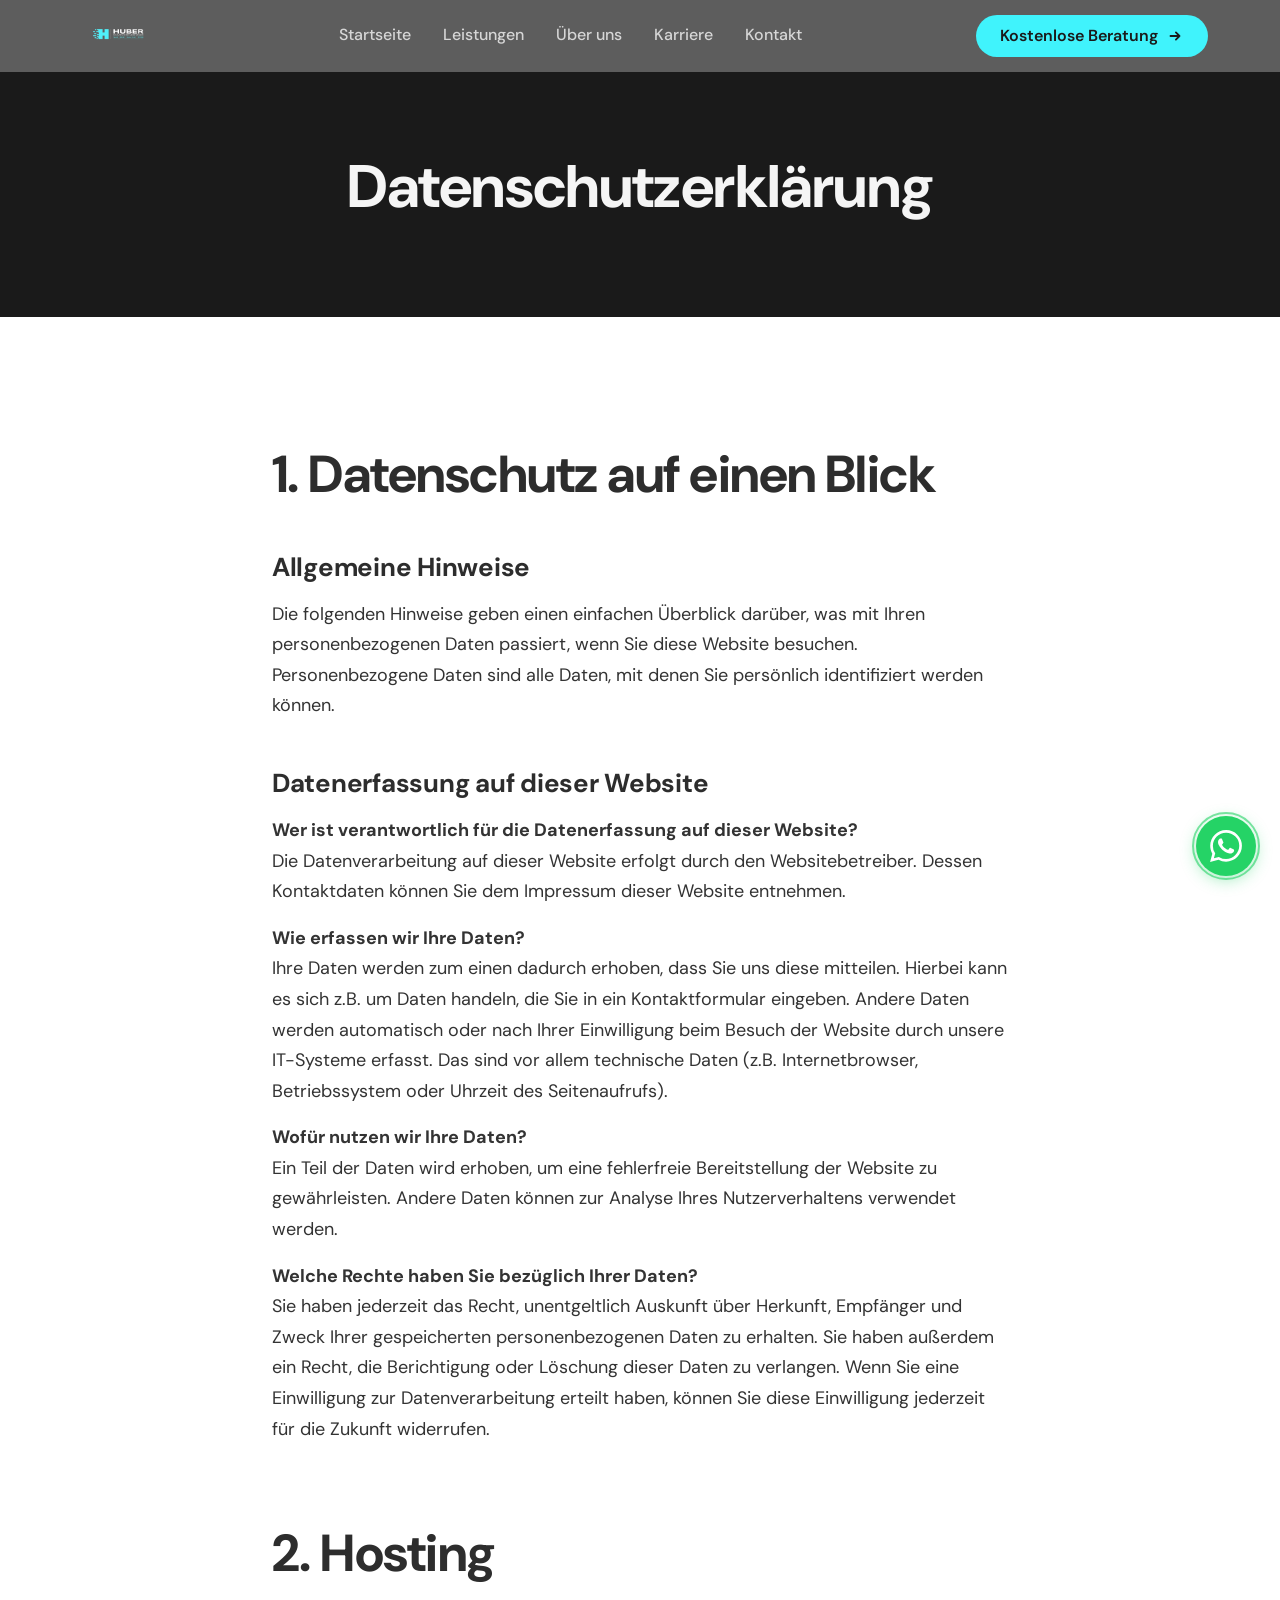
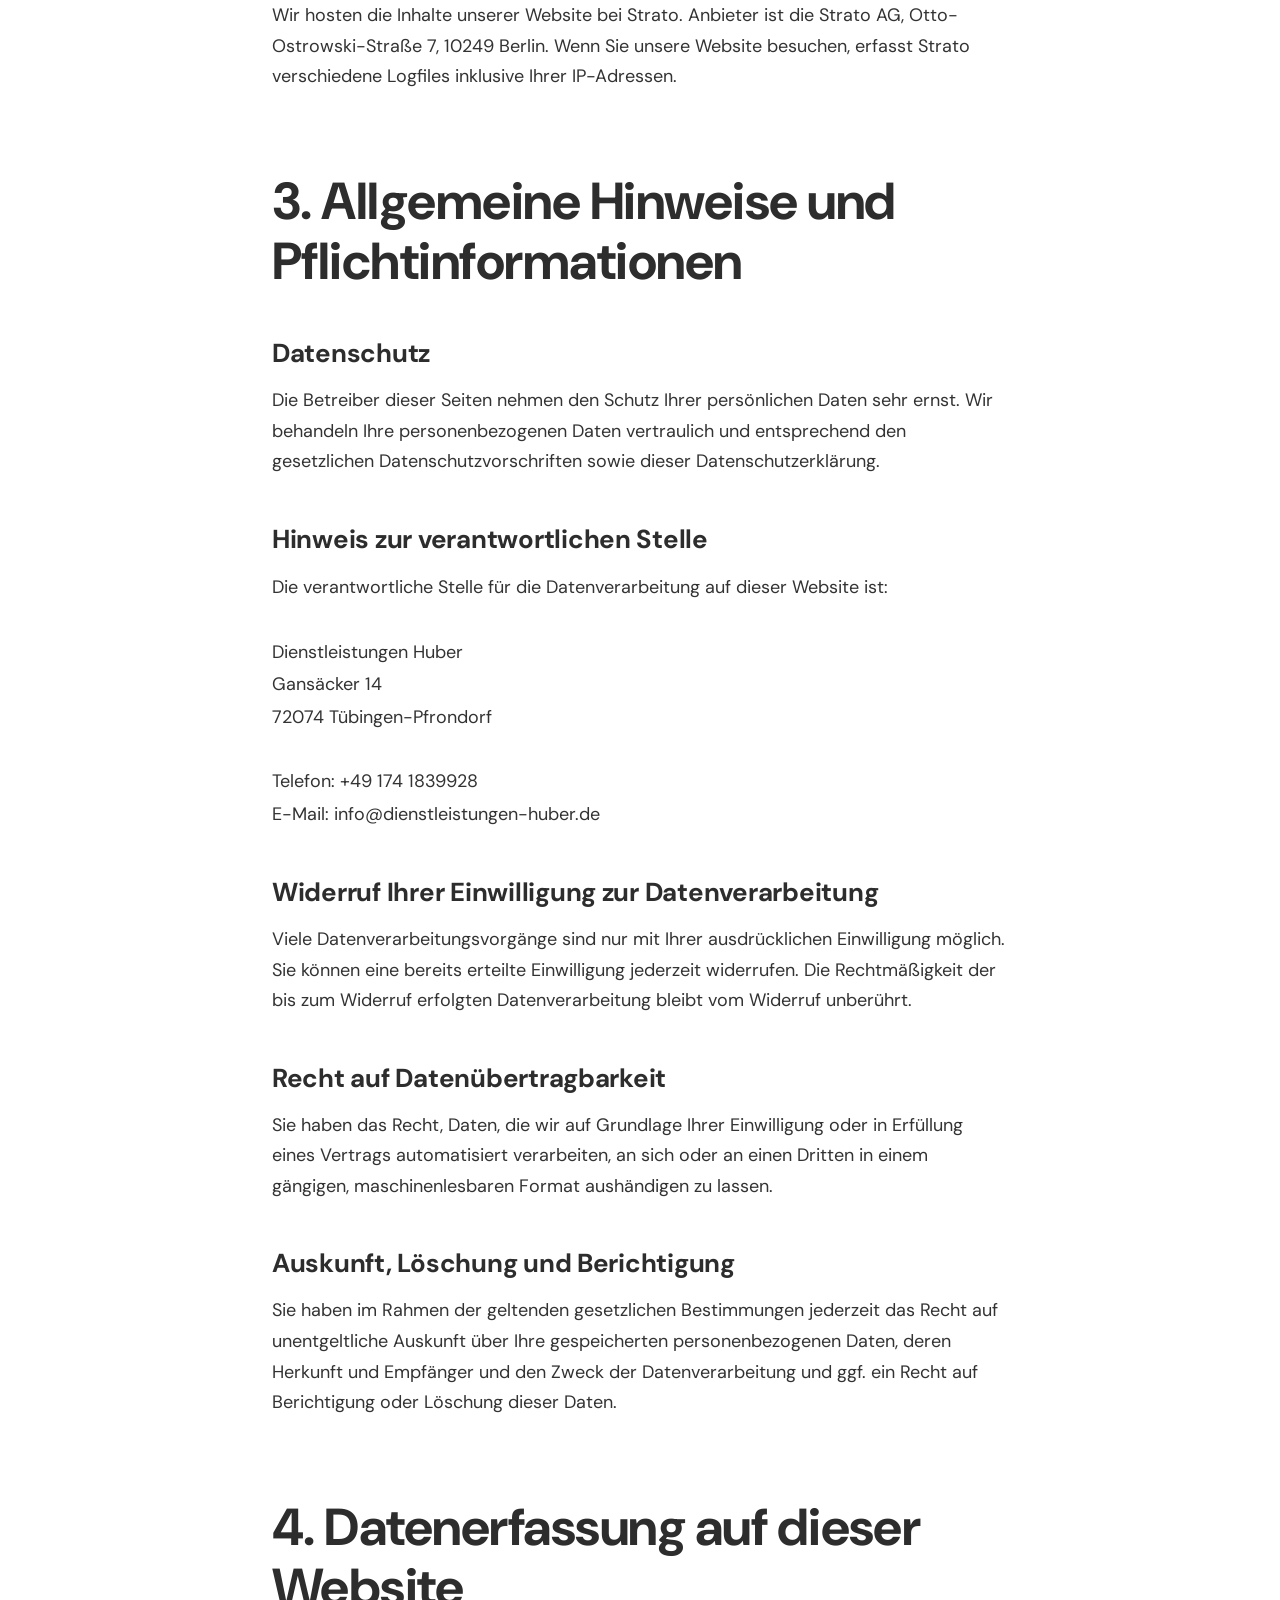
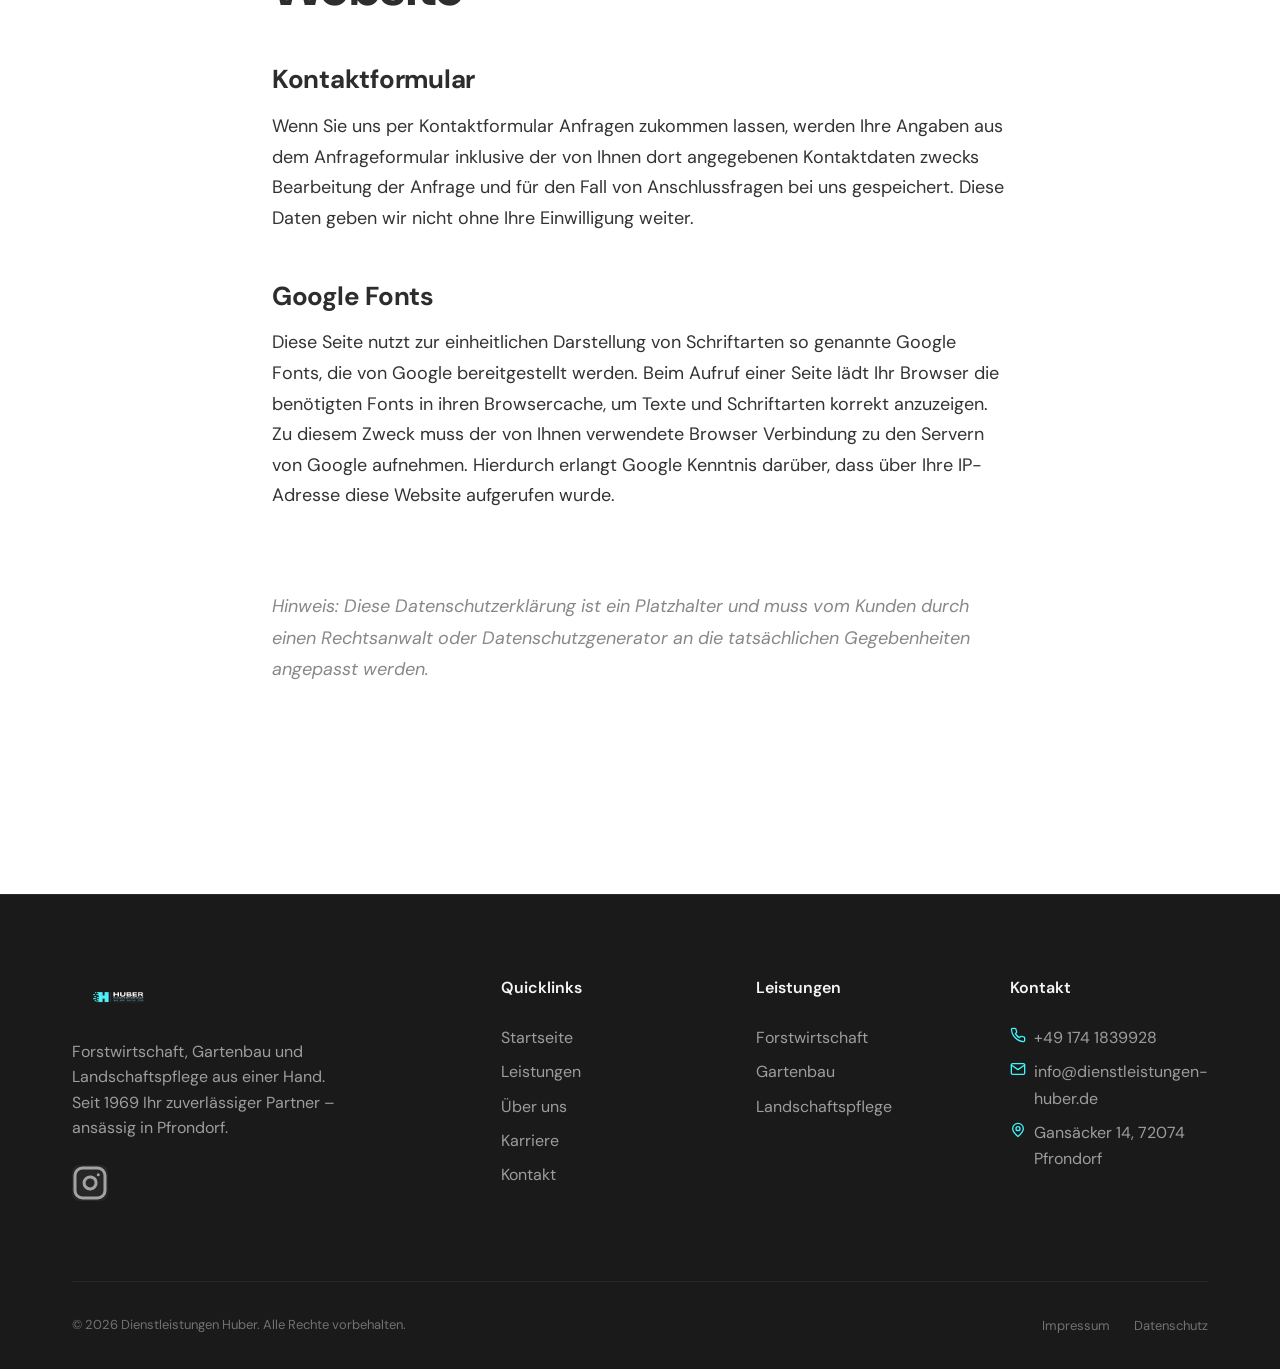
==== commit 571c0223: "feat: Favicon, Karriere-Funnel Maschinenführer-Step, 1968→1969, Brennholz entfernt - Favicon (H-Logo" ====
--- a/datenschutz.html
+++ b/datenschutz.html
@@ -3,12 +3,16 @@
 <head>
   <meta charset="UTF-8">
   <meta name="viewport" content="width=device-width, initial-scale=1.0">
+  <link rel="icon" type="image/png" sizes="32x32" href="images/favicon-32.png">
+  <link rel="icon" type="image/png" sizes="512x512" href="images/favicon-512.png">
+  <link rel="icon" type="image/png" sizes="192x192" href="images/favicon-192.png">
+  <link rel="apple-touch-icon" sizes="192x192" href="images/favicon-192.png">
   <title>Datenschutzerklärung – Dienstleistungen Huber</title>
   <meta name="description" content="Datenschutzerklärung der Dienstleistungen Huber – Informationen zum Datenschutz.">
   <meta name="robots" content="noindex">
   <link rel="preconnect" href="https://fonts.googleapis.com">
   <link rel="preconnect" href="https://fonts.gstatic.com" crossorigin>
-  <link href="https://fonts.googleapis.com/css2?family=DM+Sans:ital,opsz,wght@0,9..40,400;0,9..40,500;0,9..40,600;0,9..40,700;1,9..40,400&family=Instrument+Serif:ital@0;1&display=swap" rel="stylesheet">
+  <link href="https://fonts.googleapis.com/css2?family=DM+Sans:ital,opsz,wght@0,9..40,400;0,9..40,500;0,9..40,600;0,9..40,700;0,9..40,800;1,9..40,400&display=swap" rel="stylesheet">
   <link rel="stylesheet" href="css/style.css">
 </head>
 <body>
@@ -16,18 +20,17 @@
   <!-- NAVIGATION -->
   <nav class="nav" id="nav">
     <div class="container nav__inner">
-      <a href="index.html" class="nav__logo">
-        <img src="images/logo.png" alt="Dienstleistungen Huber Logo">
-        <span>Huber</span>
+      <a class='nav__logo' href='/'>
+        <img src="images/logo-transparent.png" alt="Dienstleistungen Huber Logo">
       </a>
       <ul class="nav__links" id="navLinks">
-        <li><a href="index.html">Startseite</a></li>
-        <li><a href="leistungen.html">Leistungen</a></li>
-        <li><a href="ueber-uns.html">Über uns</a></li>
-        <li><a href="karriere.html">Karriere</a></li>
-        <li><a href="kontakt.html">Kontakt</a></li>
+        <li><a href='/'>Startseite</a></li>
+        <li><a href='/leistungen'>Leistungen</a></li>
+        <li><a href='/ueber-uns'>Über uns</a></li>
+        <li><a href='/karriere'>Karriere</a></li>
+        <li><a href='/kontakt'>Kontakt</a></li>
       </ul>
-      <a href="kontakt.html" class="btn btn--primary nav__cta">
+      <a class='btn btn--primary nav__cta' href='/kontakt'>
         Kostenlose Beratung
         <svg class="arrow-icon" viewBox="0 0 20 20" fill="none" stroke="currentColor" stroke-width="2" stroke-linecap="round" stroke-linejoin="round"><path d="M5 10h10M11 6l4 4-4 4"/></svg>
       </a>
@@ -133,11 +136,10 @@
     <div class="container">
       <div class="footer__inner">
         <div class="footer__brand">
-          <a href="index.html" class="nav__logo">
-            <img src="images/logo.png" alt="Dienstleistungen Huber Logo">
-            <span>Huber</span>
+          <a class='nav__logo' href='/'>
+            <img src="images/logo-transparent.png" alt="Dienstleistungen Huber Logo">
           </a>
-          <p>Forstwirtschaft, Gartenbau und Landschaftspflege aus einer Hand. Seit 1968 Ihr zuverlässiger Partner in Pfrondorf.</p>
+          <p>Forstwirtschaft, Gartenbau und Landschaftspflege aus einer Hand. Seit 1969 Ihr zuverlässiger Partner – ansässig in Pfrondorf.</p>
           <div class="footer__social">
             <a href="https://www.instagram.com/huber_naturdienstleistungen" target="_blank" rel="noopener" aria-label="Instagram">
               <svg viewBox="0 0 24 24" fill="none" stroke="currentColor" stroke-width="2" stroke-linecap="round" stroke-linejoin="round"><rect x="2" y="2" width="20" height="20" rx="5"/><path d="M16 11.37A4 4 0 1 1 12.63 8 4 4 0 0 1 16 11.37z"/><line x1="17.5" y1="6.5" x2="17.51" y2="6.5"/></svg>
@@ -147,19 +149,19 @@
         <div class="footer__col">
           <h4>Quicklinks</h4>
           <ul>
-            <li><a href="index.html">Startseite</a></li>
-            <li><a href="leistungen.html">Leistungen</a></li>
-            <li><a href="ueber-uns.html">Über uns</a></li>
-            <li><a href="karriere.html">Karriere</a></li>
-            <li><a href="kontakt.html">Kontakt</a></li>
+            <li><a href='/'>Startseite</a></li>
+            <li><a href='/leistungen'>Leistungen</a></li>
+            <li><a href='/ueber-uns'>Über uns</a></li>
+            <li><a href='/karriere'>Karriere</a></li>
+            <li><a href='/kontakt'>Kontakt</a></li>
           </ul>
         </div>
         <div class="footer__col">
           <h4>Leistungen</h4>
           <ul>
-            <li><a href="leistungen.html#forstwirtschaft">Forstwirtschaft</a></li>
-            <li><a href="leistungen.html#gartenbau">Gartenbau</a></li>
-            <li><a href="leistungen.html#landschaftspflege">Landschaftspflege</a></li>
+            <li><a href='/leistungen#forstwirtschaft'>Forstwirtschaft</a></li>
+            <li><a href='/leistungen#gartenbau'>Gartenbau</a></li>
+            <li><a href='/leistungen#landschaftspflege'>Landschaftspflege</a></li>
           </ul>
         </div>
         <div class="footer__col">
@@ -181,13 +183,20 @@
       <div class="footer__bottom">
         <p>&copy; 2026 Dienstleistungen Huber. Alle Rechte vorbehalten.</p>
         <div class="footer__legal">
-          <a href="impressum.html">Impressum</a>
-          <a href="datenschutz.html">Datenschutz</a>
+          <a href='/impressum'>Impressum</a>
+          <a href='/datenschutz'>Datenschutz</a>
         </div>
       </div>
     </div>
   </footer>
 
   <script src="js/main.js"></script>
+<!-- WhatsApp Widget -->
+<div class="wa-widget">
+  <a href="https://wa.me/491741839928" target="_blank" rel="noopener" class="wa-widget__btn" aria-label="WhatsApp Nachricht senden">
+    <svg viewBox="0 0 24 24" xmlns="http://www.w3.org/2000/svg"><path d="M17.472 14.382c-.297-.149-1.758-.867-2.03-.967-.273-.099-.471-.148-.67.15-.197.297-.767.966-.94 1.164-.173.199-.347.223-.644.075-.297-.15-1.255-.463-2.39-1.475-.883-.788-1.48-1.761-1.653-2.059-.173-.297-.018-.458.13-.606.134-.133.298-.347.446-.52.149-.174.198-.298.298-.497.099-.198.05-.371-.025-.52-.075-.149-.669-1.612-.916-2.207-.242-.579-.487-.5-.669-.51-.173-.008-.371-.01-.57-.01-.198 0-.52.074-.792.372-.272.297-1.04 1.016-1.04 2.479 0 1.462 1.065 2.875 1.213 3.074.149.198 2.096 3.2 5.077 4.487.709.306 1.262.489 1.694.625.712.227 1.36.195 1.871.118.571-.085 1.758-.719 2.006-1.413.248-.694.248-1.289.173-1.413-.074-.124-.272-.198-.57-.347m-5.421 7.403h-.004a9.87 9.87 0 01-5.031-1.378l-.361-.214-3.741.982.998-3.648-.235-.374a9.86 9.86 0 01-1.51-5.26c.001-5.45 4.436-9.884 9.888-9.884 2.64 0 5.122 1.03 6.988 2.898a9.825 9.825 0 012.893 6.994c-.003 5.45-4.437 9.884-9.885 9.884m8.413-18.297A11.815 11.815 0 0012.05 0C5.495 0 .16 5.335.157 11.892c0 2.096.547 4.142 1.588 5.945L.057 24l6.305-1.654a11.882 11.882 0 005.683 1.448h.005c6.554 0 11.89-5.335 11.893-11.893a11.821 11.821 0 00-3.48-8.413z"/></svg>
+  </a>
+  <span class="wa-widget__tooltip">Schreib uns auf WhatsApp!</span>
+</div>
 </body>
 </html>
--- a/css/style.css
+++ b/css/style.css
@@ -59,7 +59,7 @@
   --shadow-accent: 0 8px 30px rgba(64, 243, 252, 0.25);
 
   /* Typography */
-  --font-display: 'Instrument Serif', Georgia, serif;
+  --font-display: 'DM Sans', -apple-system, sans-serif;
   --font-body: 'DM Sans', -apple-system, sans-serif;
 
   /* Spacing */
@@ -75,7 +75,7 @@
   /* Layout */
   --container: 1200px;
   --container-narrow: 800px;
-  --container-pad: 1.5rem;
+  --container-pad: 2rem;
   --nav-height: 72px;
 
   /* Radius */
@@ -102,10 +102,10 @@
   color: var(--text-heading);
   letter-spacing: -0.01em;
 }
-h1 { font-size: clamp(2.5rem, 6vw, 4rem); }
-h2 { font-size: clamp(2rem, 4.5vw, 3rem); }
-h3 { font-size: clamp(1.25rem, 2.5vw, 1.5rem); }
-p { font-size: 1.0625rem; }
+h1 { font-size: clamp(2.75rem, 5.5vw, 3.75rem); }
+h2 { font-size: clamp(2.125rem, 4.5vw, 3.25rem); }
+h3 { font-size: clamp(1.375rem, 2.5vw, 1.625rem); }
+p { font-size: 1.125rem; line-height: 1.75; }
 
 .accent-text { color: var(--accent); }
 
@@ -129,7 +129,7 @@
   padding: 0.875rem 1.75rem;
   font-family: var(--font-body);
   font-weight: 600;
-  font-size: 0.9375rem;
+  font-size: 1rem;
   border-radius: var(--radius-full);
   transition: all var(--duration) var(--ease);
   cursor: pointer;
@@ -178,7 +178,7 @@
 .section-label {
   display: inline-block;
   font-family: var(--font-body);
-  font-size: 0.8125rem;
+  font-size: 0.875rem;
   font-weight: 600;
   text-transform: uppercase;
   letter-spacing: 0.1em;
@@ -205,22 +205,21 @@
   height: var(--nav-height);
   display: flex;
   align-items: center;
-  background: rgba(255, 255, 255, 0.85);
-  backdrop-filter: blur(12px);
-  -webkit-backdrop-filter: blur(12px);
+  background: #5d5d5d;
   border-bottom: 1px solid transparent;
   transition: all var(--duration) var(--ease);
 }
 .nav--scrolled {
-  background: rgba(255, 255, 255, 0.95);
-  border-bottom-color: var(--border);
-  box-shadow: var(--shadow-sm);
+  background: #525252;
+  border-bottom-color: rgba(255,255,255,0.1);
+  box-shadow: 0 2px 20px rgba(0,0,0,0.15);
 }
 .nav__inner {
   display: flex;
   align-items: center;
   justify-content: space-between;
   gap: var(--space-lg);
+  width: 100%;
 }
 .nav__logo {
   display: flex;
@@ -229,11 +228,14 @@
   font-family: var(--font-body);
   font-weight: 700;
   font-size: 1.125rem;
-  color: var(--text-heading);
+  color: #fff;
   flex-shrink: 0;
 }
+.nav__logo span {
+  display: none;
+}
 .nav__logo img {
-  height: 40px;
+  height: 48px;
   width: auto;
 }
 .nav__links {
@@ -242,15 +244,15 @@
   gap: var(--space-lg);
 }
 .nav__links a {
-  font-size: 0.9375rem;
+  font-size: 1rem;
   font-weight: 500;
-  color: var(--text-muted);
+  color: rgba(255,255,255,0.75);
   transition: color var(--duration) var(--ease);
   position: relative;
 }
 .nav__links a:hover,
 .nav__links a.active {
-  color: var(--text-heading);
+  color: #fff;
 }
 .nav__links a.active::after {
   content: '';
@@ -264,31 +266,32 @@
 }
 .nav__cta {
   padding: 0.75rem 1.5rem;
-  font-size: 0.9375rem;
+  font-size: 1rem;
   border-radius: var(--radius-full);
 }
 .nav__hamburger {
   display: none;
   flex-direction: column;
-  gap: 5px;
+  gap: 4px;
   padding: 4px;
+  margin-left: auto;
 }
 .nav__hamburger span {
   display: block;
-  width: 24px;
+  width: 20px;
   height: 2px;
-  background: var(--text-heading);
+  background: #fff;
   border-radius: 2px;
   transition: all var(--duration) var(--ease);
 }
 .nav__hamburger.active span:nth-child(1) {
-  transform: rotate(45deg) translate(5px, 5px);
+  transform: rotate(45deg) translate(4px, 4px);
 }
 .nav__hamburger.active span:nth-child(2) {
   opacity: 0;
 }
 .nav__hamburger.active span:nth-child(3) {
-  transform: rotate(-45deg) translate(5px, -5px);
+  transform: rotate(-45deg) translate(4px, -4px);
 }
 
 /* ============================================
@@ -299,9 +302,16 @@
   min-height: 100vh;
   display: flex;
   align-items: center;
+  justify-content: flex-start;
   background: var(--bg-dark);
   overflow: hidden;
   padding-top: var(--nav-height);
+}
+/* Override container centering in hero – content hugs the left edge */
+.hero > .container {
+  max-width: none;
+  margin: 0;
+  padding-left: clamp(1.5rem, 5vw, 120px);
 }
 .hero__bg {
   position: absolute;
@@ -312,32 +322,37 @@
   width: 100%;
   height: 100%;
   object-fit: cover;
-  opacity: 0.7;
+  opacity: 1;
 }
 .hero__overlay {
   position: absolute;
   inset: 0;
-  background: linear-gradient(90deg, rgba(26,26,26,0.92) 0%, rgba(26,26,26,0.7) 35%, rgba(26,26,26,0.2) 70%, transparent 100%);
+  background: linear-gradient(90deg, rgba(26,26,26,0.55) 0%, rgba(26,26,26,0.35) 40%, rgba(26,26,26,0.1) 70%, transparent 100%);
   z-index: 2;
 }
 .hero__inner {
   position: relative;
   z-index: 3;
-  padding: var(--space-3xl) 0;
+  padding: var(--space-xl) 0;
   max-width: 700px;
+  text-align: left;
+  margin-right: auto;
 }
 .hero h1 {
   color: var(--text-light);
   margin-bottom: var(--space-md);
+  font-size: clamp(2.5rem, 4.5vw, 3.5rem);
+  max-width: 650px;
 }
 .hero h1 .accent-text {
   color: var(--accent);
 }
 .hero__subtitle {
-  font-size: 1.125rem;
-  color: rgba(245,245,245,0.8);
-  margin-bottom: var(--space-xl);
-  max-width: 550px;
+  font-size: 1.1875rem;
+  line-height: 1.75;
+  color: rgba(245,245,245,0.85);
+  margin-bottom: var(--space-lg);
+  max-width: 560px;
 }
 .hero .section-label {
   display: inline-block;
@@ -346,21 +361,21 @@
   border-radius: var(--radius-full);
   background: rgba(255,255,255,0.06);
   color: rgba(245,245,245,0.9);
-  font-size: 0.875rem;
+  font-size: 0.9375rem;
   text-transform: none;
   letter-spacing: 0;
 }
 .hero__usps {
   display: flex;
   flex-direction: column;
+  gap: 0.5rem;
+  margin-bottom: var(--space-lg);
+}
+.hero__usp {
+  display: flex;
+  align-items: center;
   gap: 0.75rem;
-  margin-bottom: var(--space-xl);
-}
-.hero__usp {
-  display: flex;
-  align-items: center;
-  gap: 0.75rem;
-  font-size: 1rem;
+  font-size: 1.0625rem;
   color: rgba(245,245,245,0.9);
 }
 .hero__usp svg {
@@ -375,6 +390,53 @@
   gap: var(--space-sm);
 }
 
+/* Hero Testimonial Badge */
+.hero__testimonial {
+  display: flex;
+  align-items: center;
+  gap: 1rem;
+  margin-top: var(--space-lg);
+}
+.hero__testimonial-avatars {
+  display: flex;
+}
+.hero__avatar {
+  width: 40px;
+  height: 40px;
+  border-radius: 50%;
+  border: 2px solid rgba(255,255,255,0.3);
+  overflow: hidden;
+  margin-right: -10px;
+}
+.hero__avatar:last-child {
+  margin-right: 0;
+}
+.hero__testimonial-info {
+  display: flex;
+  flex-direction: column;
+  gap: 0.2rem;
+}
+.hero__testimonial-rating {
+  display: flex;
+  align-items: center;
+  gap: 0.25rem;
+}
+.hero__testimonial-score {
+  font-size: 1.25rem;
+  font-weight: 800;
+  color: #fff;
+  margin-right: 0.25rem;
+}
+.hero__star {
+  width: 18px;
+  height: 18px;
+}
+.hero__testimonial-text {
+  font-size: 0.85rem;
+  color: rgba(255,255,255,0.7);
+  font-weight: 500;
+}
+
 /* ============================================
    SERVICES OVERVIEW
    ============================================ */
@@ -399,24 +461,67 @@
   position: relative;
   padding: var(--space-xl);
   background: var(--bg);
-  border: 1px solid var(--border);
+  border: 1px solid rgba(64, 243, 252, 0.3);
   border-radius: var(--radius-xl);
   transition: all var(--duration) var(--ease);
   display: flex;
   flex-direction: column;
+  overflow: hidden;
+  z-index: 1;
+}
+.service-card::before {
+  content: '';
+  position: absolute;
+  inset: 0;
+  background: var(--card-bg) center / cover no-repeat;
+  opacity: 0;
+  transition: opacity 0.4s ease;
+  z-index: -2;
+}
+.service-card::after {
+  content: '';
+  position: absolute;
+  inset: 0;
+  background: rgba(30, 30, 30, 0.55);
+  opacity: 0;
+  transition: opacity 0.4s ease;
+  z-index: -1;
+}
+.service-card:hover::before,
+.service-card:hover::after {
+  opacity: 1;
 }
 .service-card:hover {
   transform: translateY(-4px);
   box-shadow: var(--shadow-lg);
-  border-color: var(--accent);
+  border-color: transparent;
+}
+.service-card:hover .service-card__number {
+  color: #fff;
+  opacity: 0.25;
+}
+.service-card:hover .service-card__icon {
+  background: rgba(255, 255, 255, 0.15);
+  color: #fff;
+}
+.service-card:hover h3 {
+  color: #fff;
+}
+.service-card:hover p {
+  color: rgba(255, 255, 255, 0.8);
+}
+.service-card:hover .service-card__link {
+  color: var(--accent);
 }
 .service-card__number {
-  font-family: var(--font-display);
-  font-size: 3rem;
+  font-family: var(--font-body);
+  font-weight: 800;
+  font-size: 2rem;
   color: var(--accent);
-  opacity: 0.3;
+  opacity: 0.15;
   line-height: 1;
   margin-bottom: var(--space-sm);
+  transition: color var(--duration) var(--ease), opacity var(--duration) var(--ease);
 }
 .service-card__icon {
   width: 48px;
@@ -428,6 +533,7 @@
   border-radius: var(--radius-lg);
   margin-bottom: var(--space-md);
   color: var(--accent-dark);
+  transition: background var(--duration) var(--ease), color var(--duration) var(--ease);
 }
 .service-card__icon svg {
   width: 24px;
@@ -435,21 +541,24 @@
 }
 .service-card h3 {
   margin-bottom: var(--space-xs);
+  transition: color var(--duration) var(--ease);
 }
 .service-card p {
   color: var(--text-muted);
-  font-size: 0.9375rem;
+  font-size: 1rem;
+  line-height: 1.7;
   margin-bottom: var(--space-md);
   flex-grow: 1;
+  transition: color var(--duration) var(--ease);
 }
 .service-card__link {
   display: inline-flex;
   align-items: center;
   gap: 0.375rem;
   font-weight: 600;
-  font-size: 0.875rem;
+  font-size: 1rem;
   color: var(--accent-dark);
-  transition: gap var(--duration) var(--ease);
+  transition: gap var(--duration) var(--ease), color var(--duration) var(--ease);
 }
 .service-card__link:hover {
   gap: 0.625rem;
@@ -514,12 +623,13 @@
 .usp-item h4 {
   font-family: var(--font-body);
   font-weight: 600;
-  font-size: 0.9375rem;
+  font-size: 1.0625rem;
   margin-bottom: 0.25rem;
 }
 .usp-item p {
-  font-size: 0.875rem;
-  color: var(--text-muted);
+  font-size: 1rem;
+  color: var(--text-muted);
+  line-height: 1.7;
 }
 
 /* ============================================
@@ -539,19 +649,21 @@
   padding: var(--space-xl);
 }
 .stat__number {
-  font-family: var(--font-display);
-  font-size: clamp(2.5rem, 5vw, 3.5rem);
+  font-family: var(--font-body);
+  font-weight: 800;
+  font-size: clamp(2.25rem, 5vw, 3rem);
   color: var(--accent);
   line-height: 1;
+  letter-spacing: -0.02em;
   margin-bottom: var(--space-xs);
 }
 .stat__label {
-  font-size: 0.9375rem;
+  font-size: 1.0625rem;
   color: rgba(245,245,245,0.7);
   font-weight: 500;
 }
 .stat__sublabel {
-  font-size: 0.8125rem;
+  font-size: 1rem;
   color: rgba(245,245,245,0.4);
   margin-top: 0.25rem;
 }
@@ -594,7 +706,7 @@
 }
 .testimonial-card {
   background: var(--bg);
-  border: 1px solid var(--border);
+  border: 1px solid rgba(64, 243, 252, 0.3);
   border-radius: var(--radius-xl);
   padding: var(--space-xl);
   display: flex;
@@ -618,9 +730,9 @@
   color: #f59e0b;
 }
 .testimonial-card__text {
-  font-size: 0.9375rem;
+  font-size: 1rem;
   color: var(--text);
-  line-height: 1.7;
+  line-height: 1.75;
   flex-grow: 1;
   margin-bottom: var(--space-lg);
   position: relative;
@@ -630,10 +742,11 @@
   position: absolute;
   top: -1.5rem;
   left: -0.25rem;
-  font-size: 3rem;
+  font-size: 2.5rem;
   color: var(--accent);
-  opacity: 0.3;
-  font-family: Georgia, serif;
+  opacity: 0.2;
+  font-family: var(--font-body);
+  font-weight: 800;
   line-height: 1;
 }
 .testimonial-card__footer {
@@ -646,12 +759,12 @@
 }
 .testimonial-card__name {
   font-weight: 600;
-  font-size: 0.9375rem;
+  font-size: 1rem;
   color: var(--text-heading);
   display: block;
 }
 .testimonial-card__location {
-  font-size: 0.8125rem;
+  font-size: 0.875rem;
   color: var(--text-muted);
 }
 .testimonial-card__category {
@@ -679,51 +792,126 @@
   max-width: 600px;
   margin: var(--space-sm) auto 0;
 }
-.process__steps {
+
+/* === TIMELINE LAYOUT === */
+.process__timeline {
   display: grid;
   grid-template-columns: repeat(4, 1fr);
   gap: var(--space-lg);
   position: relative;
-}
-.process__steps::before {
-  content: '';
+  padding-top: 0;
+}
+
+/* Connecting line (grey background track) */
+.process__line {
   position: absolute;
   top: 32px;
   left: calc(12.5% + 16px);
   right: calc(12.5% + 16px);
-  height: 2px;
+  height: 3px;
   background: var(--border);
-}
+  border-radius: 3px;
+  z-index: 0;
+  overflow: hidden;
+}
+
+/* Animated cyan fill that draws across */
+.process__line-fill {
+  height: 100%;
+  width: 0%;
+  background: linear-gradient(90deg, var(--accent), var(--accent-dark));
+  border-radius: 3px;
+  transition: width 1.5s cubic-bezier(0.25, 0.46, 0.45, 0.94);
+}
+.process__timeline.animate .process__line-fill {
+  width: 100%;
+}
+
+/* === STEP === */
 .process-step {
   text-align: center;
   position: relative;
-}
+  display: flex;
+  flex-direction: column;
+  align-items: center;
+}
+
+/* Node wrapper — holds number + glow effect */
+.process-step__node {
+  position: relative;
+  z-index: 2;
+  margin-bottom: var(--space-md);
+}
+
+/* Glow ring behind number */
+.process-step__node::before {
+  content: '';
+  position: absolute;
+  inset: -6px;
+  border-radius: 50%;
+  background: var(--accent-glow);
+  opacity: 0;
+  transform: scale(0.8);
+  transition: opacity 0.6s ease, transform 0.6s ease;
+}
+.process-step.visible .process-step__node::before {
+  opacity: 1;
+  transform: scale(1);
+}
+
+/* Pulse animation on the glow */
+@keyframes node-pulse {
+  0%, 100% { box-shadow: 0 0 0 0 rgba(64, 243, 252, 0.3); }
+  50% { box-shadow: 0 0 0 12px rgba(64, 243, 252, 0); }
+}
+
 .process-step__number {
   width: 64px;
   height: 64px;
   display: flex;
   align-items: center;
   justify-content: center;
-  margin: 0 auto var(--space-md);
   background: var(--bg);
-  border: 2px solid var(--accent);
+  border: 2px solid rgba(64, 243, 252, 0.3);
   border-radius: 50%;
-  font-family: var(--font-display);
-  font-size: 1.5rem;
-  color: var(--accent-dark);
+  font-family: var(--font-body);
+  font-weight: 800;
+  font-size: 1.25rem;
+  color: var(--text-muted);
   position: relative;
   z-index: 2;
+  transition: border-color 0.5s ease, color 0.5s ease, background 0.5s ease, box-shadow 0.5s ease;
+}
+
+/* Active state — when step becomes visible */
+.process-step.visible .process-step__number {
+  border-color: var(--accent);
+  color: #fff;
+  background: var(--accent);
+  box-shadow: 0 0 20px rgba(64, 243, 252, 0.3);
+  animation: node-pulse 2.5s ease-in-out infinite;
+  animation-delay: 1s;
+}
+
+/* Content area */
+.process-step__content {
+  padding: 0 var(--space-xs);
 }
 .process-step h4 {
   font-family: var(--font-body);
   font-weight: 600;
-  font-size: 1rem;
+  font-size: 1.125rem;
   margin-bottom: var(--space-xs);
+  transition: color 0.4s ease;
+}
+.process-step.visible h4 {
+  color: var(--text-heading);
 }
 .process-step p {
-  font-size: 0.875rem;
-  color: var(--text-muted);
-  max-width: 220px;
+  font-size: 1rem;
+  line-height: 1.7;
+  color: var(--text-muted);
+  max-width: 240px;
   margin: 0 auto;
 }
 
@@ -747,7 +935,7 @@
 }
 .faq-item {
   background: var(--bg);
-  border: 1px solid var(--border);
+  border: 1px solid rgba(64, 243, 252, 0.3);
   border-radius: var(--radius-lg);
   overflow: hidden;
   transition: border-color var(--duration) var(--ease);
@@ -763,7 +951,7 @@
   padding: var(--space-md) var(--space-lg);
   font-family: var(--font-body);
   font-weight: 600;
-  font-size: 1rem;
+  font-size: 1.0625rem;
   color: var(--text-heading);
   text-align: left;
   cursor: pointer;
@@ -795,8 +983,8 @@
 .faq-item__answer p {
   padding: 0 var(--space-lg) var(--space-md);
   color: var(--text-muted);
-  font-size: 0.9375rem;
-  line-height: 1.7;
+  font-size: 1rem;
+  line-height: 1.75;
 }
 
 /* ============================================
@@ -839,7 +1027,7 @@
 }
 .footer__brand p {
   color: rgba(245,245,245,0.6);
-  font-size: 0.875rem;
+  font-size: 1rem;
   margin-top: var(--space-sm);
   max-width: 280px;
   line-height: 1.6;
@@ -870,7 +1058,7 @@
 .footer__col h4 {
   font-family: var(--font-body);
   font-weight: 600;
-  font-size: 0.9375rem;
+  font-size: 1rem;
   color: var(--text-light);
   margin-bottom: var(--space-md);
 }
@@ -880,7 +1068,7 @@
   gap: var(--space-xs);
 }
 .footer__col ul a {
-  font-size: 0.875rem;
+  font-size: 1rem;
   color: rgba(245,245,245,0.6);
   transition: color var(--duration) var(--ease);
 }
@@ -891,7 +1079,7 @@
   display: flex;
   align-items: flex-start;
   gap: 0.5rem;
-  font-size: 0.875rem;
+  font-size: 1rem;
   color: rgba(245,245,245,0.6);
   margin-bottom: var(--space-xs);
 }
@@ -995,7 +1183,7 @@
   display: flex;
   align-items: center;
   gap: 0.75rem;
-  font-size: 0.9375rem;
+  font-size: 1rem;
 }
 .services-detail__list li svg {
   width: 20px;
@@ -1011,7 +1199,7 @@
   background: var(--accent-glow);
   border: 1px solid rgba(64, 243, 252, 0.2);
   border-radius: var(--radius-full);
-  font-size: 0.8125rem;
+  font-size: 0.9375rem;
   font-weight: 600;
   color: var(--accent-dark);
 }
@@ -1089,14 +1277,14 @@
 .timeline__content h4 {
   font-family: var(--font-body);
   font-weight: 700;
-  font-size: 0.9375rem;
+  font-size: 1.0625rem;
   color: var(--text-heading);
   margin-bottom: 0.25rem;
 }
 .timeline__content p {
-  font-size: 0.875rem;
-  color: var(--text-muted);
-  line-height: 1.6;
+  font-size: 1rem;
+  color: var(--text-muted);
+  line-height: 1.7;
 }
 
 /* Machine Park */
@@ -1108,7 +1296,7 @@
 .machine-card {
   padding: var(--space-md);
   background: var(--bg);
-  border: 1px solid var(--border);
+  border: 1px solid rgba(64, 243, 252, 0.3);
   border-radius: var(--radius-lg);
   display: flex;
   align-items: center;
@@ -1132,10 +1320,10 @@
 .machine-card h4 {
   font-family: var(--font-body);
   font-weight: 600;
+  font-size: 1.0625rem;
+}
+.machine-card p {
   font-size: 0.9375rem;
-}
-.machine-card p {
-  font-size: 0.8125rem;
   color: var(--text-muted);
 }
 
@@ -1178,7 +1366,7 @@
   margin-bottom: var(--space-xs);
 }
 .value-card p {
-  font-size: 0.875rem;
+  font-size: 1rem;
   color: var(--text-muted);
 }
 
@@ -1209,7 +1397,7 @@
   padding: var(--space-lg);
   background: var(--bg);
   border-radius: var(--radius-lg);
-  border: 1px solid var(--border);
+  border: 1px solid rgba(64, 243, 252, 0.3);
 }
 .benefit-card svg {
   width: 32px;
@@ -1220,11 +1408,11 @@
 .benefit-card h4 {
   font-family: var(--font-body);
   font-weight: 600;
-  font-size: 0.9375rem;
+  font-size: 1.0625rem;
   margin-bottom: var(--space-2xs);
 }
 .benefit-card p {
-  font-size: 0.8125rem;
+  font-size: 1rem;
   color: var(--text-muted);
 }
 
@@ -1244,7 +1432,7 @@
 }
 .job-card {
   padding: var(--space-xl);
-  border: 1px solid var(--border);
+  border: 1px solid rgba(64, 243, 252, 0.3);
   border-radius: var(--radius-xl);
   transition: all var(--duration) var(--ease);
 }
@@ -1267,7 +1455,7 @@
 }
 .job-card p {
   color: var(--text-muted);
-  font-size: 0.9375rem;
+  font-size: 1rem;
   margin-bottom: var(--space-md);
 }
 .job-card .btn {
@@ -1340,11 +1528,11 @@
 .contact-item h4 {
   font-family: var(--font-body);
   font-weight: 600;
-  font-size: 0.9375rem;
+  font-size: 1.0625rem;
   margin-bottom: 0.25rem;
 }
 .contact-item p, .contact-item a {
-  font-size: 0.875rem;
+  font-size: 1rem;
   color: var(--text-muted);
 }
 .contact-item a:hover {
@@ -1381,12 +1569,12 @@
 }
 .contact-hours__day {
   font-weight: 600;
-  font-size: 0.9375rem;
+  font-size: 1rem;
   min-width: 150px;
   color: var(--text-heading);
 }
 .contact-hours__time {
-  font-size: 0.9375rem;
+  font-size: 1rem;
   color: var(--text);
 }
 .contact-hours__badge {
@@ -1411,17 +1599,17 @@
   gap: 0.375rem;
 }
 .form-group label {
-  font-size: 0.875rem;
+  font-size: 1rem;
   font-weight: 600;
   color: var(--text-heading);
 }
 .form-group input,
 .form-group textarea {
-  padding: 0.75rem 1rem;
+  padding: 0.875rem 1.125rem;
   border: 1px solid var(--border);
   border-radius: var(--radius-sm);
   font-family: var(--font-body);
-  font-size: 0.9375rem;
+  font-size: 1rem;
   color: var(--text);
   background: var(--bg);
   transition: border-color var(--duration) var(--ease);
@@ -1435,6 +1623,134 @@
 .form-group textarea {
   min-height: 140px;
   resize: vertical;
+}
+
+/* Contact Funnel */
+.contact-funnel {
+  position: relative;
+}
+
+.contact-funnel__progress {
+  height: 4px;
+  background: var(--border);
+  border-radius: 2px;
+  margin-bottom: var(--space-xl);
+  overflow: hidden;
+}
+
+.contact-funnel__progress-bar {
+  height: 100%;
+  background: var(--accent);
+  border-radius: 2px;
+  transition: width 0.4s ease;
+}
+
+.contact-funnel__step {
+  display: none;
+}
+
+.contact-funnel__step.active {
+  display: block;
+  animation: fadeInUp 0.4s ease;
+}
+
+@keyframes fadeInUp {
+  from { opacity: 0; transform: translateY(16px); }
+  to { opacity: 1; transform: translateY(0); }
+}
+
+.contact-funnel__title {
+  font-size: 1.375rem;
+  font-weight: 700;
+  margin-bottom: var(--space-xs);
+  color: var(--text-heading);
+}
+
+.contact-funnel__subtitle {
+  font-size: 0.9375rem;
+  color: var(--text-muted);
+  margin-bottom: var(--space-lg);
+}
+
+.contact-funnel__options {
+  display: grid;
+  grid-template-columns: 1fr 1fr;
+  gap: var(--space-sm);
+}
+
+.contact-funnel__option {
+  display: flex;
+  flex-direction: column;
+  align-items: center;
+  gap: var(--space-sm);
+  padding: var(--space-lg) var(--space-md);
+  background: var(--bg);
+  border: 2px solid rgba(64, 243, 252, 0.2);
+  border-radius: var(--radius-lg);
+  cursor: pointer;
+  transition: all 0.3s ease;
+  font-family: var(--font-body);
+  font-size: 0.9375rem;
+  font-weight: 600;
+  color: var(--text-heading);
+}
+
+.contact-funnel__option:hover {
+  border-color: var(--accent);
+  background: rgba(64, 243, 252, 0.05);
+  transform: translateY(-2px);
+}
+
+.contact-funnel__option--selected {
+  border-color: var(--accent);
+  background: rgba(64, 243, 252, 0.1);
+  box-shadow: 0 0 0 3px rgba(64, 243, 252, 0.15);
+}
+
+.contact-funnel__option svg {
+  color: var(--accent-dark);
+}
+
+.contact-funnel__submit {
+  width: 100%;
+  justify-content: center;
+  margin-top: var(--space-md);
+  font-size: 1.0625rem;
+  padding: 1rem 2rem;
+}
+
+.contact-funnel__thankyou {
+  text-align: center;
+  padding: var(--space-2xl) 0;
+}
+
+.contact-funnel__check {
+  width: 80px;
+  height: 80px;
+  margin: 0 auto var(--space-lg);
+  background: rgba(64, 243, 252, 0.1);
+  border-radius: 50%;
+  display: flex;
+  align-items: center;
+  justify-content: center;
+  color: var(--accent-dark);
+}
+
+.contact-funnel__thankyou .contact-funnel__title {
+  font-size: 1.5rem;
+  margin-bottom: var(--space-sm);
+}
+
+.contact-funnel .form-group input.invalid,
+.contact-funnel .form-group textarea.invalid {
+  border-color: #ef4444;
+  box-shadow: 0 0 0 3px rgba(239, 68, 68, 0.15);
+}
+
+@media (max-width: 640px) {
+  .contact-funnel__options {
+    grid-template-columns: 1fr;
+  }
 }
 
 /* Map */
@@ -1499,11 +1815,11 @@
   .services__grid { grid-template-columns: 1fr; }
   .why-huber__inner { grid-template-columns: 1fr; }
   .stats__inner { grid-template-columns: repeat(3, 1fr); }
-  .process__steps {
+  .process__timeline {
     grid-template-columns: repeat(2, 1fr);
     gap: var(--space-xl);
   }
-  .process__steps::before { display: none; }
+  .process__line { display: none; }
   .footer__inner { grid-template-columns: 1fr 1fr; gap: var(--space-xl); }
   .services-detail__inner { grid-template-columns: 1fr; }
   .services-detail__inner.reverse { direction: ltr; }
@@ -1521,13 +1837,24 @@
   :root {
     --space-3xl: 4rem;
     --space-2xl: 3rem;
+    --container-pad: 1.25rem;
   }
 
-  h1 { font-size: clamp(2rem, 8vw, 2.5rem); }
-
-  .hero__inner { padding: var(--space-2xl) 0; }
+  h1 { font-size: clamp(2rem, 7vw, 2.5rem); }
+  h2 { font-size: clamp(1.75rem, 6vw, 2.125rem); }
+  p { font-size: 1rem; }
+
+  .hero h1 { font-size: clamp(1.875rem, 7vw, 2.375rem); max-width: none; }
+  .hero__subtitle { font-size: 1.0625rem; max-width: none; }
+  .hero__inner { padding: var(--space-2xl) 0; max-width: none; }
+  .hero > .container {
+    max-width: var(--container-max);
+    margin: 0 auto;
+    padding-left: var(--container-pad);
+    padding-right: var(--container-pad);
+  }
   .hero__overlay {
-    background: linear-gradient(180deg, rgba(26,26,26,0.92) 0%, rgba(26,26,26,0.7) 50%, rgba(26,26,26,0.4) 100%);
+    background: linear-gradient(180deg, rgba(26,26,26,0.55) 0%, rgba(26,26,26,0.35) 50%, rgba(26,26,26,0.15) 100%);
   }
   .hero__ctas { flex-direction: column; }
   .hero__ctas .btn { width: 100%; justify-content: center; }
@@ -1535,7 +1862,7 @@
   .stats__inner { grid-template-columns: 1fr; gap: 0; }
   .stat { padding: var(--space-md); }
 
-  .process__steps { grid-template-columns: 1fr; }
+  .process__timeline { grid-template-columns: 1fr; }
 
   .footer__inner { grid-template-columns: 1fr; gap: var(--space-xl); }
   .footer__bottom { flex-direction: column; text-align: center; }
@@ -1549,3 +1876,94 @@
 
   .machine-grid { grid-template-columns: 1fr; }
 }
+
+/* === WHATSAPP WIDGET === */
+.wa-widget {
+  position: fixed;
+  bottom: 1.5rem;
+  right: 1.5rem;
+  z-index: 999;
+}
+
+.wa-widget__btn {
+  display: flex;
+  align-items: center;
+  justify-content: center;
+  width: 60px;
+  height: 60px;
+  border-radius: 50%;
+  background: #25D366;
+  color: #fff;
+  border: none;
+  cursor: pointer;
+  box-shadow: 0 4px 16px rgba(37, 211, 102, 0.4);
+  transition: transform 0.3s ease, box-shadow 0.3s ease;
+  text-decoration: none;
+  position: relative;
+}
+
+.wa-widget__btn:hover {
+  transform: scale(1.1);
+  box-shadow: 0 6px 24px rgba(37, 211, 102, 0.5);
+}
+
+.wa-widget__btn svg {
+  width: 32px;
+  height: 32px;
+  fill: #fff;
+}
+
+/* Pulsing ring animation */
+.wa-widget__btn::after {
+  content: '';
+  position: absolute;
+  inset: -4px;
+  border-radius: 50%;
+  border: 2px solid rgba(37, 211, 102, 0.6);
+  animation: wa-pulse 2s ease-in-out infinite;
+}
+
+@keyframes wa-pulse {
+  0%, 100% {
+    transform: scale(1);
+    opacity: 1;
+  }
+  50% {
+    transform: scale(1.25);
+    opacity: 0;
+  }
+}
+
+/* Tooltip */
+.wa-widget__tooltip {
+  position: absolute;
+  right: 72px;
+  top: 50%;
+  transform: translateY(-50%);
+  background: #fff;
+  color: #1a1a1a;
+  padding: 0.5rem 1rem;
+  border-radius: 8px;
+  font-size: 0.875rem;
+  font-weight: 500;
+  white-space: nowrap;
+  box-shadow: 0 2px 12px rgba(0,0,0,0.15);
+  opacity: 0;
+  pointer-events: none;
+  transition: opacity 0.3s ease;
+}
+
+.wa-widget__tooltip::after {
+  content: '';
+  position: absolute;
+  right: -6px;
+  top: 50%;
+  transform: translateY(-50%);
+  border: 6px solid transparent;
+  border-left-color: #fff;
+}
+
+.wa-widget__btn:hover + .wa-widget__tooltip,
+.wa-widget:hover .wa-widget__tooltip {
+  opacity: 1;
+}
